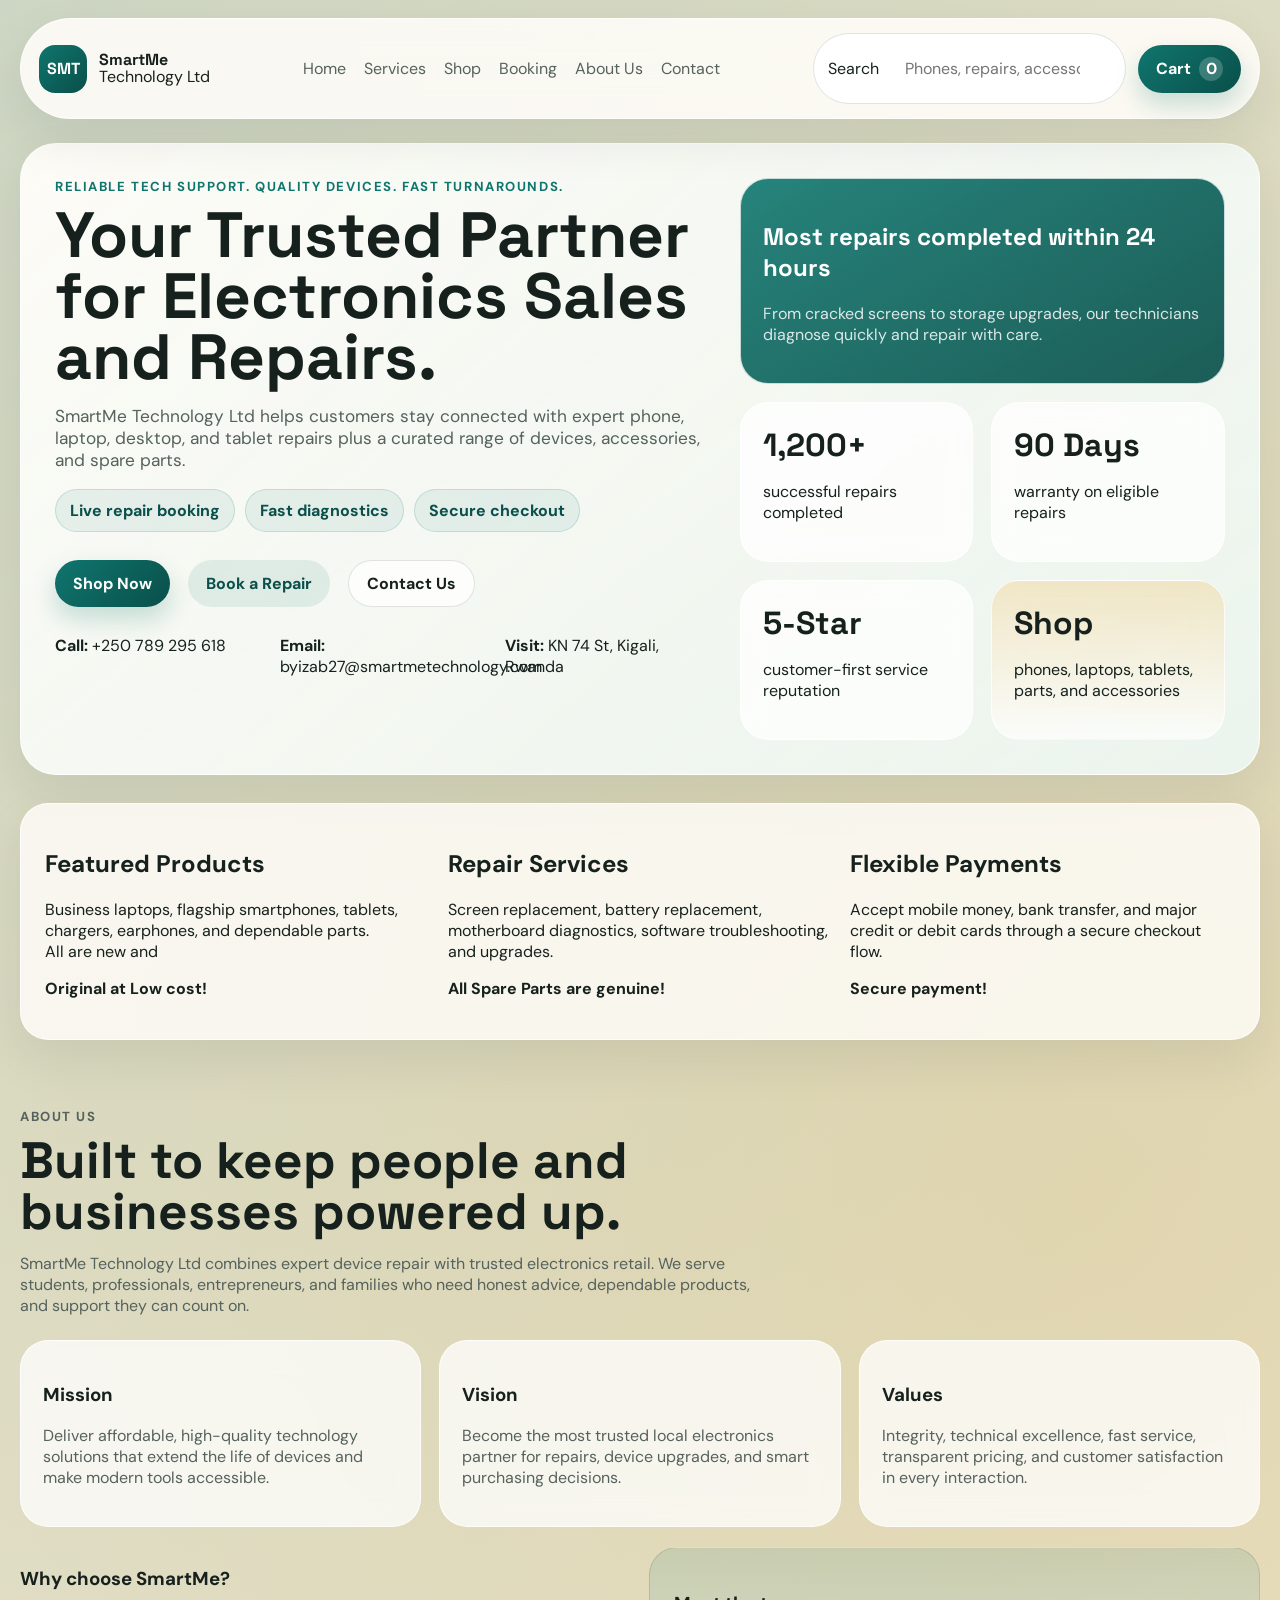
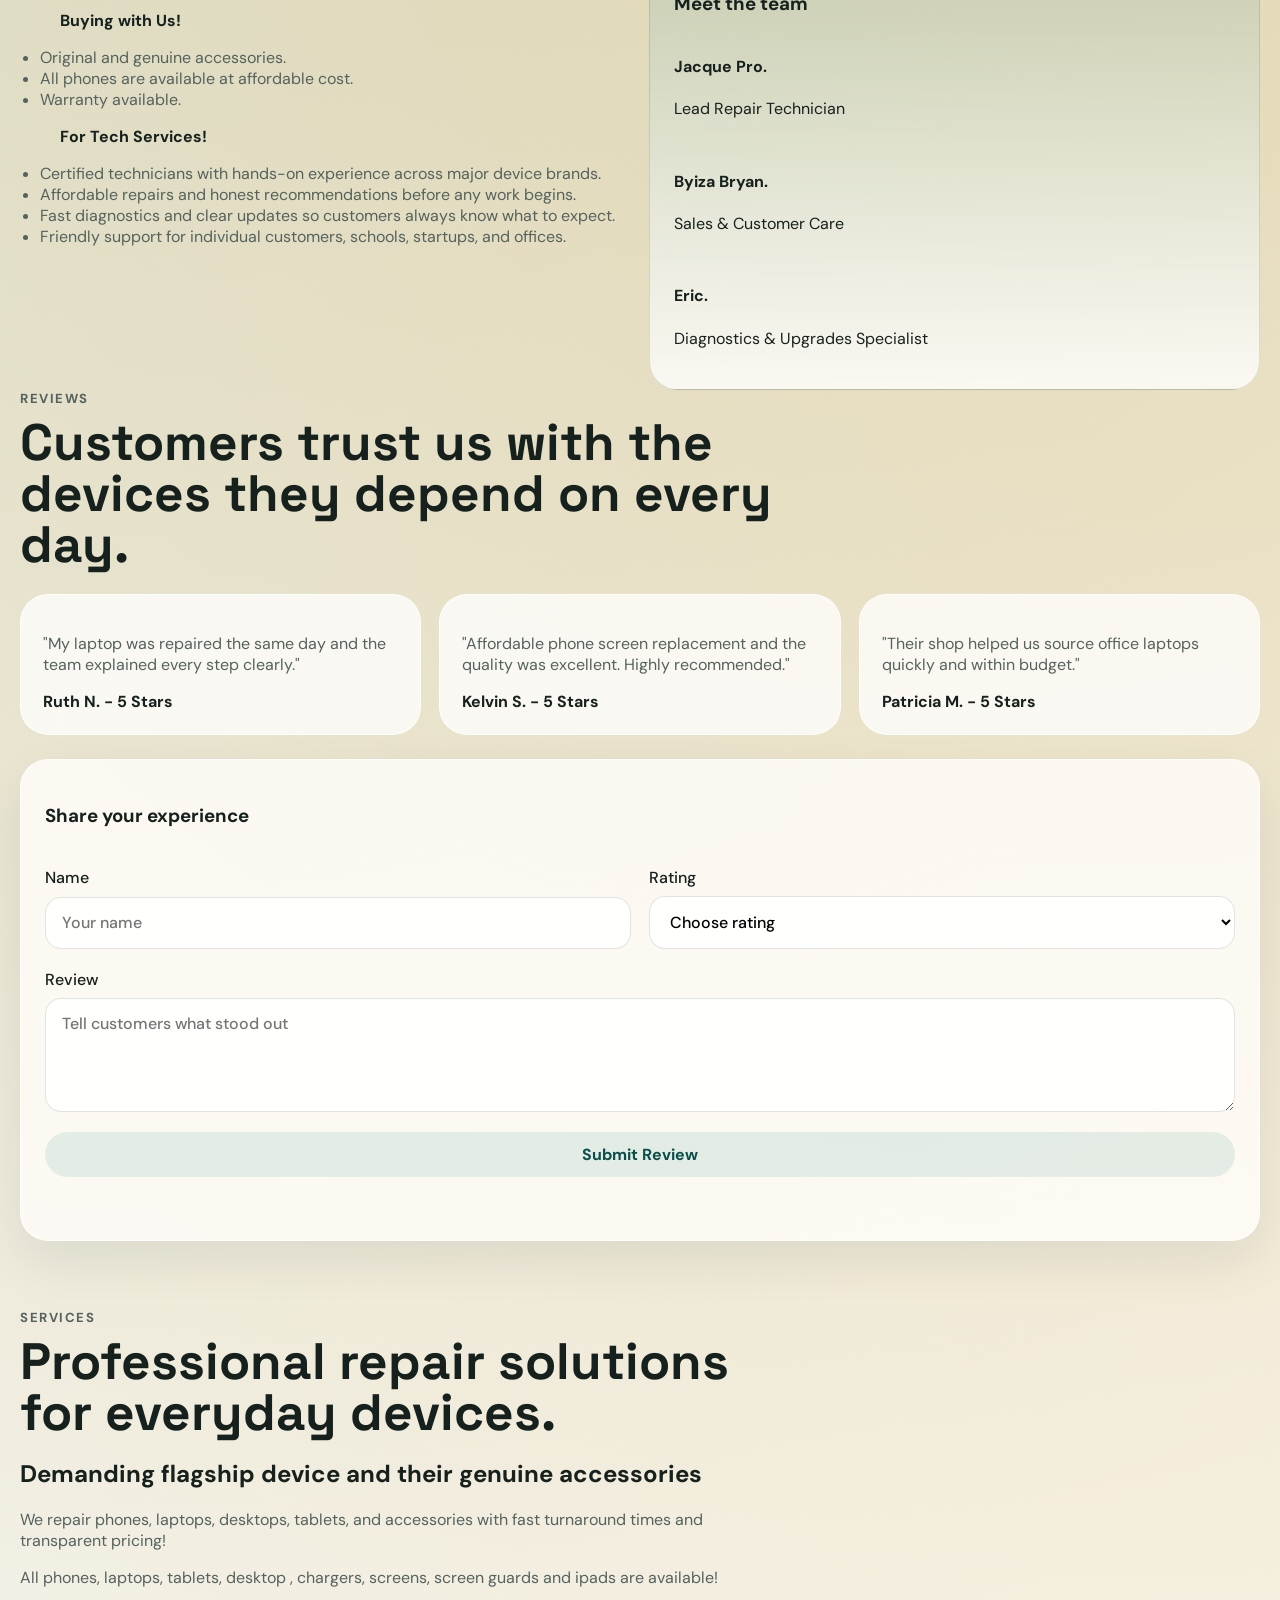
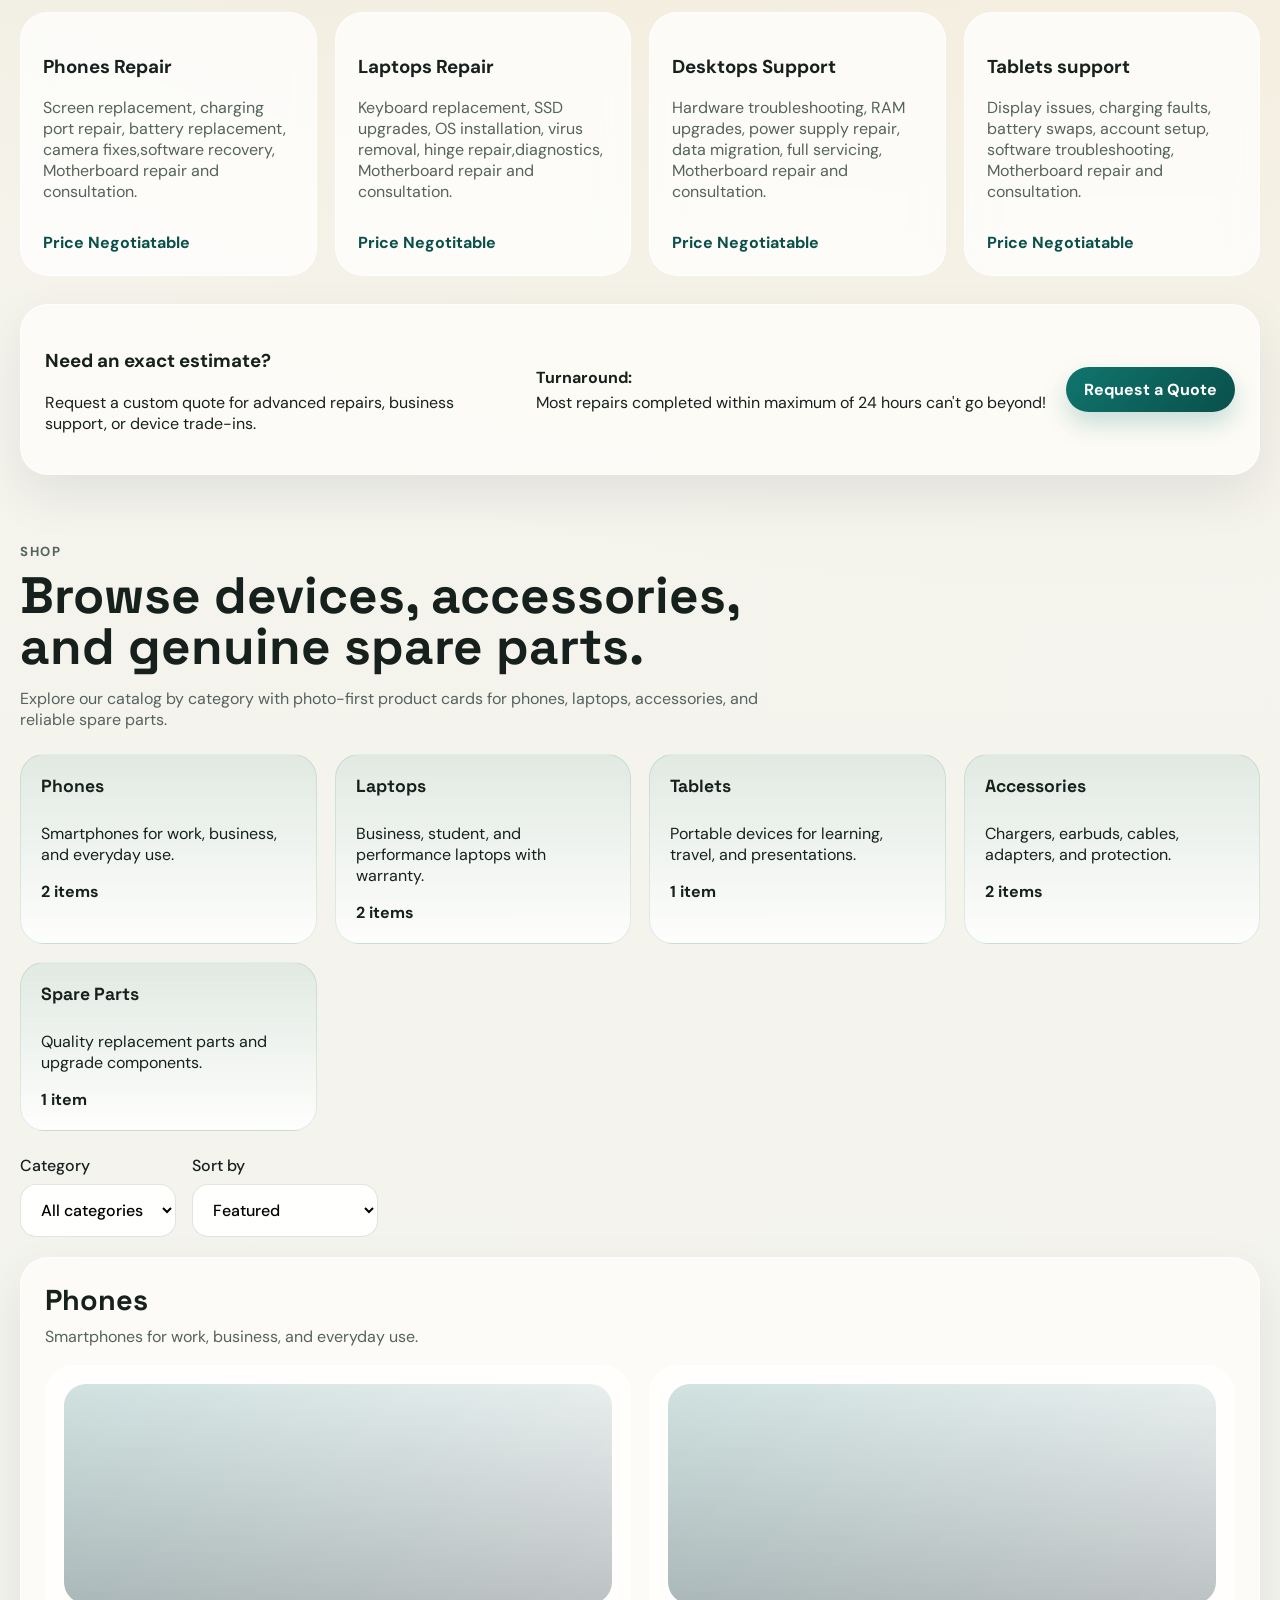
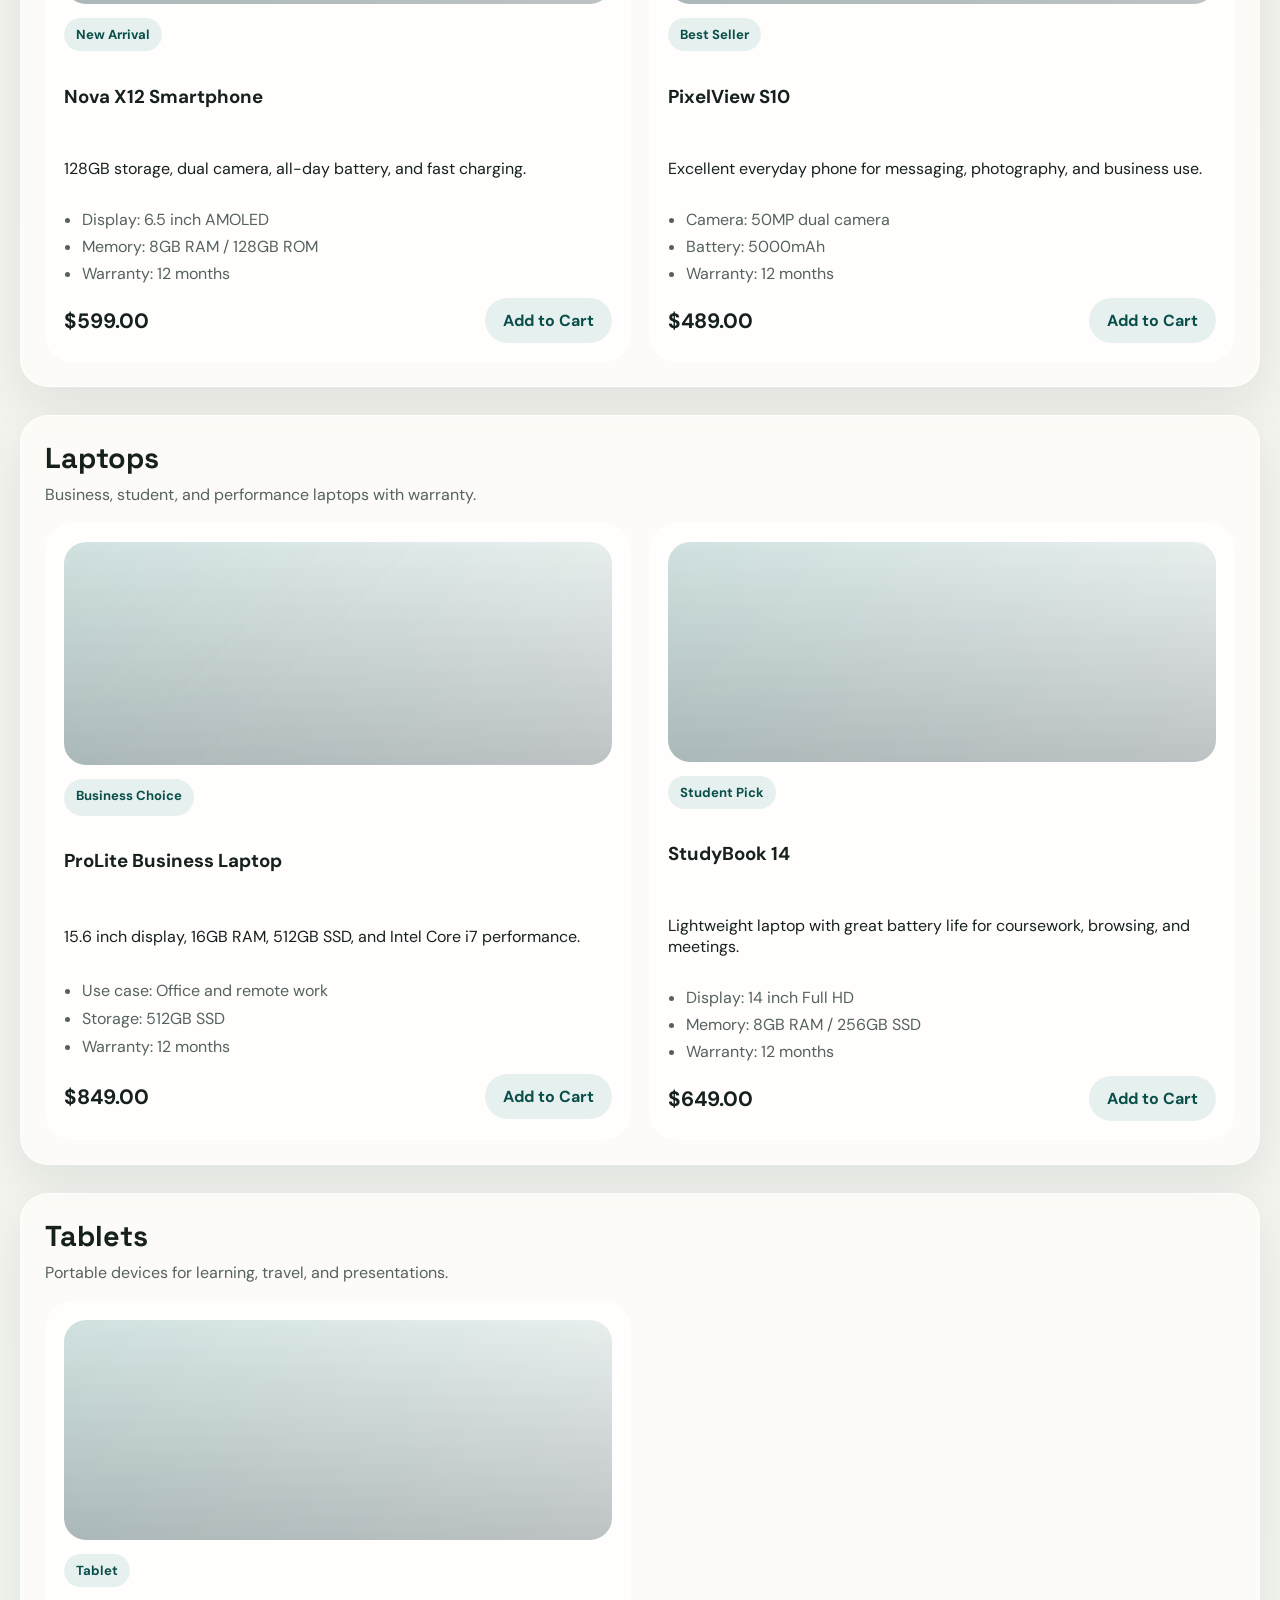
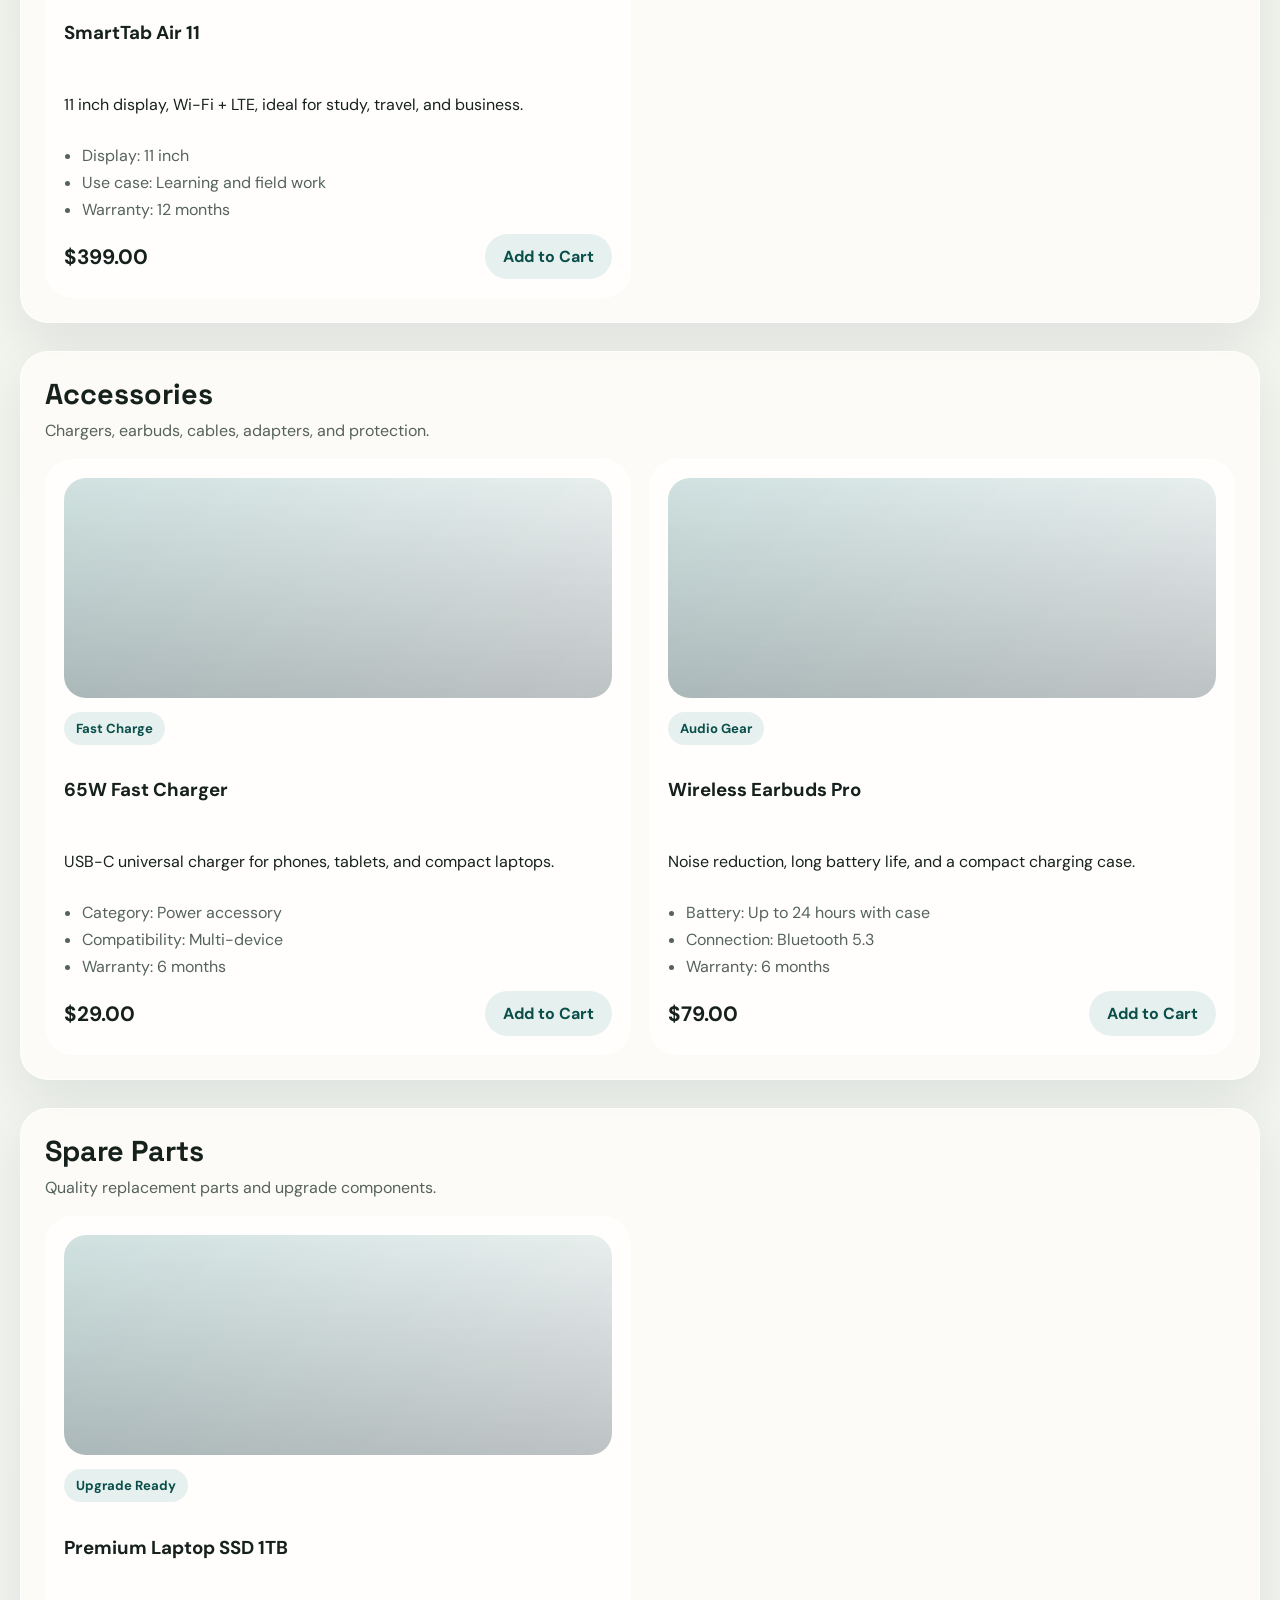
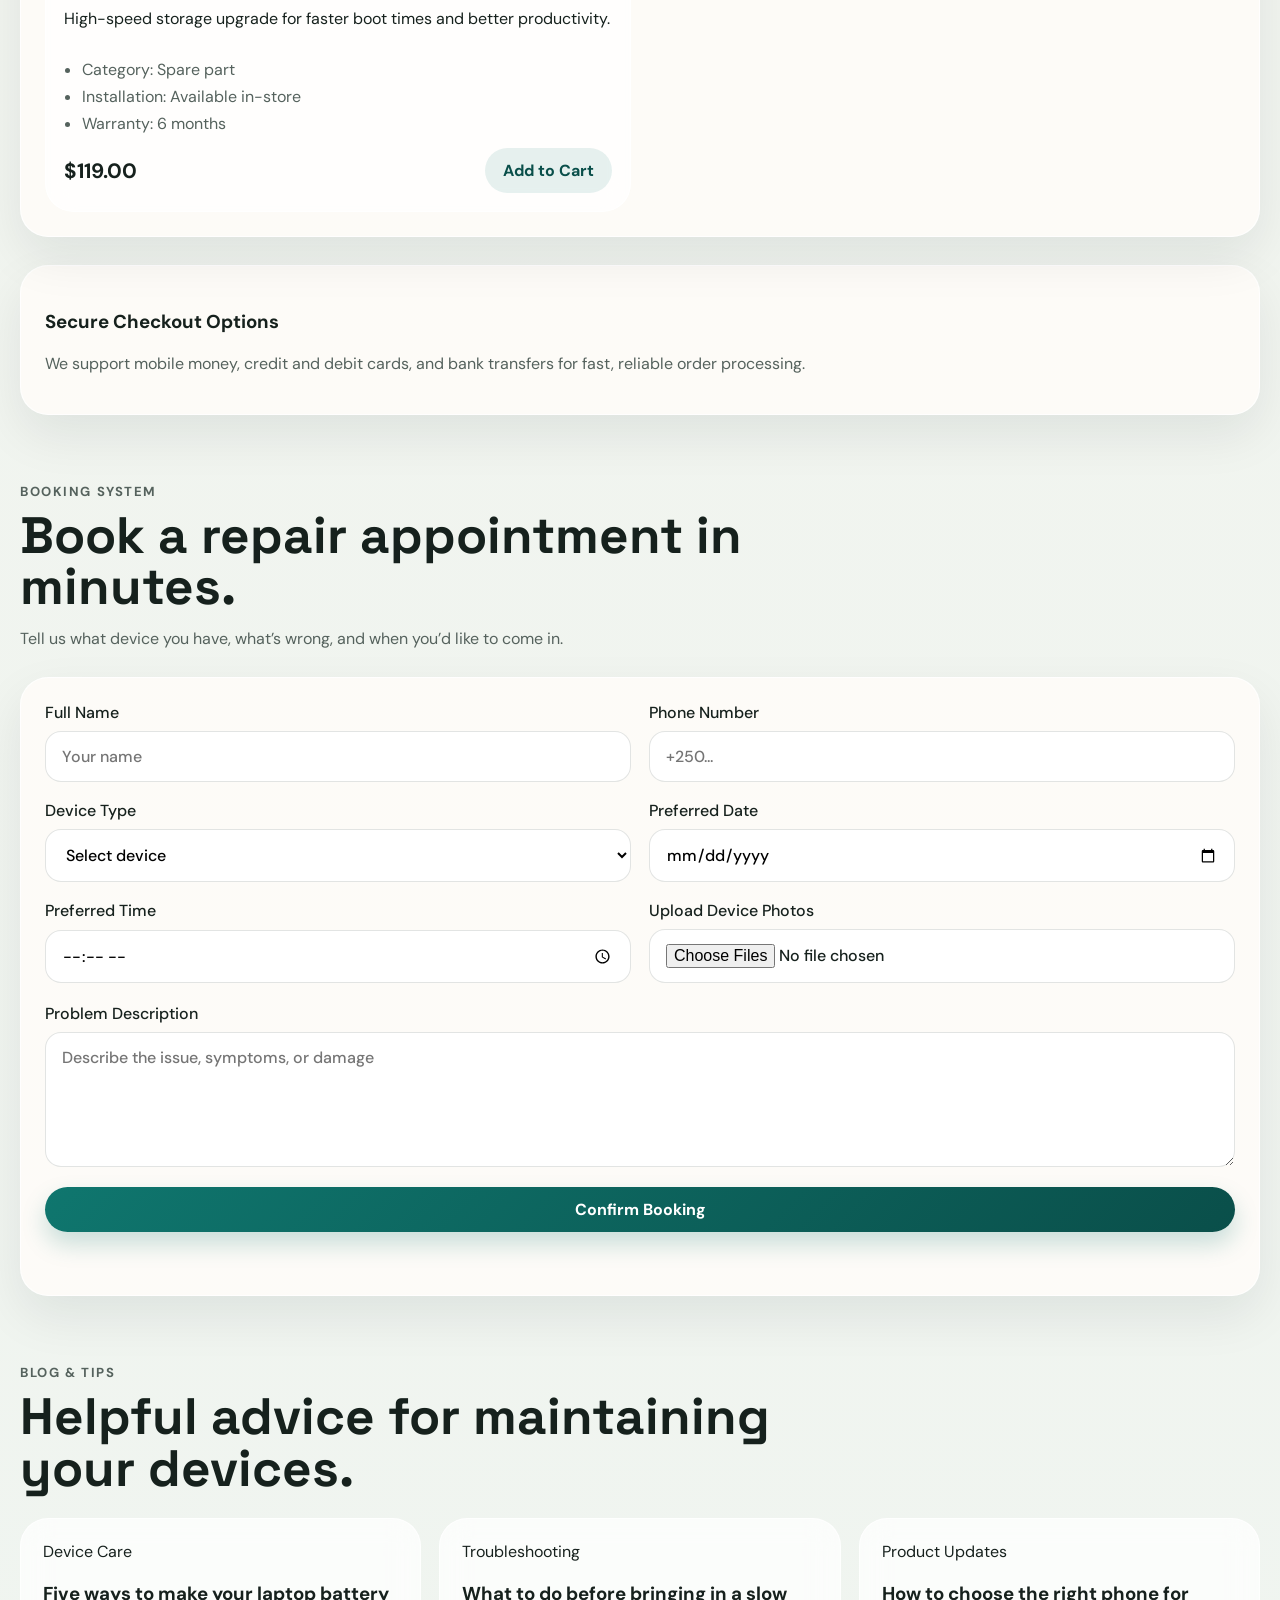
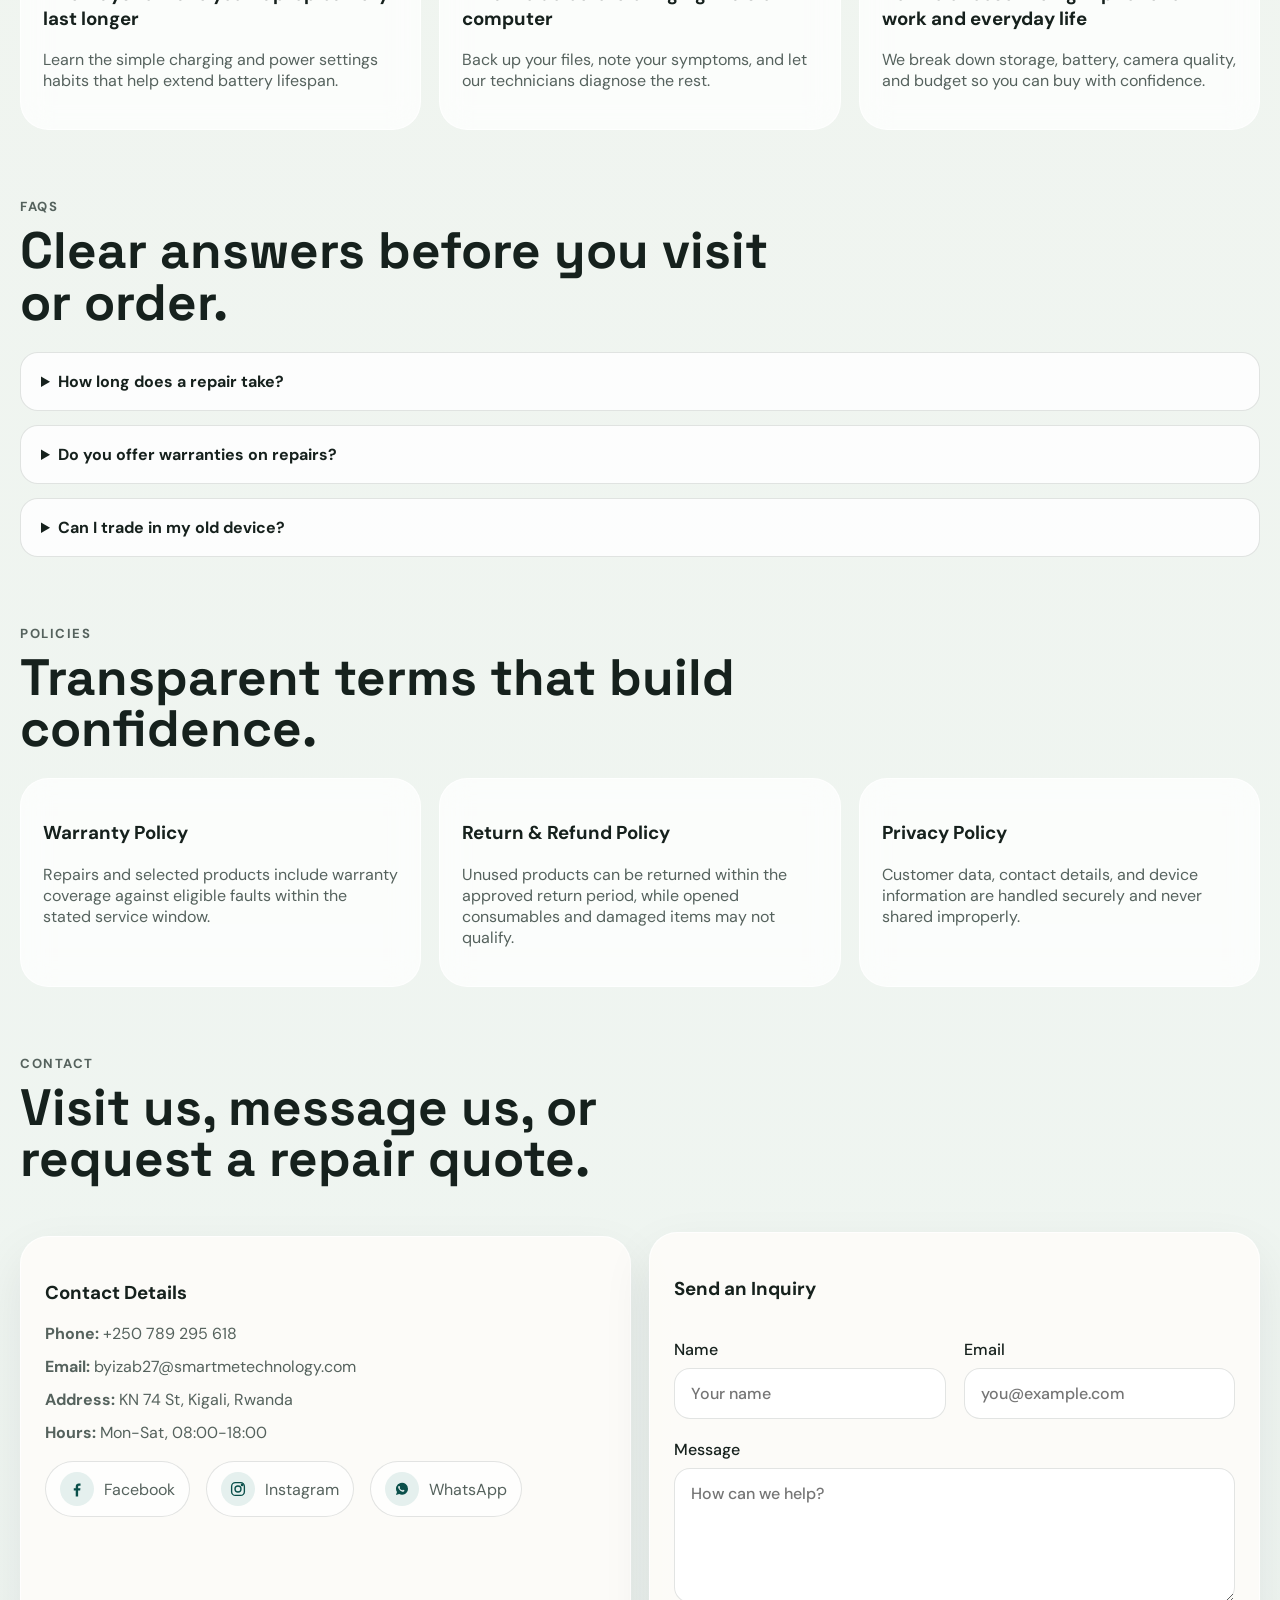
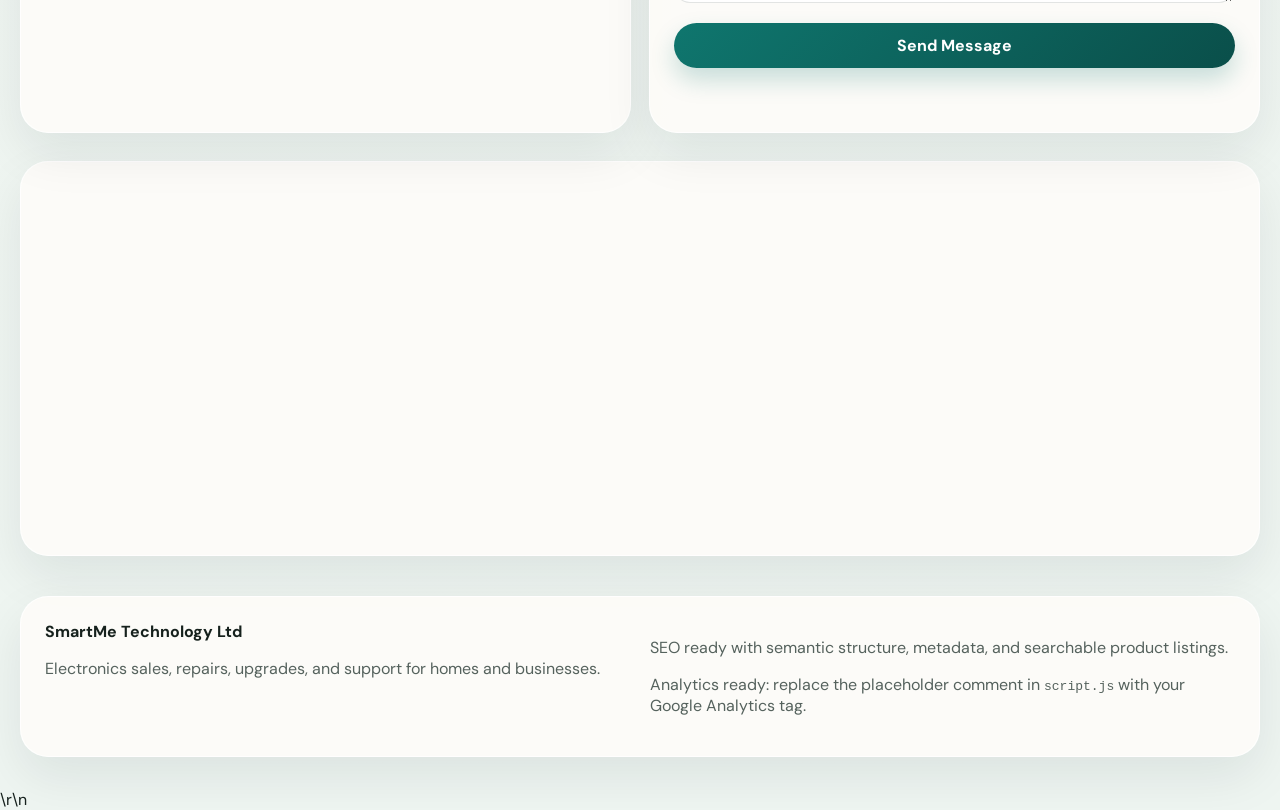
==== index.html @ c2693c8e "Connect public shop with admin dashboard" ====
<!DOCTYPE html>
<html lang="en">
<head>
  <meta charset="UTF-8">
  <meta name="viewport" content="width=device-width, initial-scale=1.0">
  <title>SmartMe Technology Ltd | Electronics Sales & Repairs</title>
  <meta name="description" content="SmartMe Technology Ltd offers electronics sales, phone and laptop repairs, accessories, spare parts, and fast repair bookings for homes and businesses.">
  <meta name="keywords" content="electronics repair, phone repair, laptop repair, electronics shop, SmartMe Technology Ltd, tablets, accessories, spare parts">
  <meta name="theme-color" content="#0f766e">
  <meta property="og:title" content="SmartMe Technology Ltd">
  <meta property="og:description" content="Your trusted partner for electronics sales, repairs, accessories, and fast support.">
  <meta property="og:type" content="website">
  <meta property="og:image" content="https://images.unsplash.com/photo-1518770660439-4636190af475?auto=format&fit=crop&w=1200&q=80">
  <link rel="preconnect" href="https://fonts.googleapis.com">
  <link rel="preconnect" href="https://fonts.gstatic.com" crossorigin>
  <link href="https://fonts.googleapis.com/css2?family=Space+Grotesk:wght@400;500;700&family=DM+Sans:wght@400;500;700&display=swap" rel="stylesheet">
  <link rel="stylesheet" href="styles.css">
  <script type="application/ld+json">
    {
      "@context": "https://schema.org",
      "@type": "ElectronicsStore",
      "name": "SmartMe Technology Ltd",
      "description": "Electronics sales, device repairs, accessories, spare parts, and technical support.",
      "telephone": "+250 789 295 618",
      "email": "byizab27@smartmetechnology.com",
      "address": {
        "@type": "PostalAddress",
        "streetAddress": "KN 74 St",
        "addressLocality": "Kigali",
        "addressCountry": "RW"
      },
      "openingHours": "Mo-Sa 08:00-20:00",
      "url": "https://smartmetechnology.com"
    }
  </script>
</head>
<body>
  <div class="site-shell">
    <header class="topbar">
      <a class="brand" href="#home" aria-label="SmartMe Technology Ltd home">
        <span class="brand-mark">SMT</span>
        <span class="brand-text">
          <strong>SmartMe</strong>
          <span>Technology Ltd</span>
        </span>
      </a>
            <nav class="main-nav" aria-label="Primary navigation">
        <a href="#home">Home</a>
        <a href="#services">Services</a>
        <a href="#shop">Shop</a>
        <a href="#booking">Booking</a>
        <a href="#about">About Us</a>
        <a href="#contact">Contact</a>
      </nav>
      <div class="nav-actions">
        <label class="search-chip" for="site-search">
          <span>Search</span>
          <input id="site-search" type="search" placeholder="Phones, repairs, accessories">
        </label>
        <button class="cart-button" type="button" id="cart-button" aria-label="Open shopping cart">
          Cart
          <span id="cart-count">0</span>
        </button>
      </div>
    </header>

    <main>
      <section class="hero" id="home">
        <div class="hero-copy">
          <p class="eyebrow">Reliable tech support. Quality devices. Fast turnarounds.</p>
          <h1>Your Trusted Partner for Electronics Sales and Repairs.</h1>
          <p class="hero-text">
            SmartMe Technology Ltd helps customers stay connected with expert phone, laptop,
            desktop, and tablet repairs plus a curated range of devices, accessories, and spare parts.
          </p>
          <div class="hero-tags" aria-label="Technology service highlights">
            <span>Live repair booking</span>
            <span>Fast diagnostics</span>
            <span>Secure checkout</span>
          </div>
          <div class="hero-cta">
            <a class="button button-primary" href="#shop">Shop Now</a>
            <a class="button button-secondary" href="#booking">Book a Repair</a>
            <a class="button button-ghost" href="#contact">Contact Us</a>
          </div>
          <ul class="hero-contact">
            <li><strong>Call:</strong> +250 789 295 618</li>
            <li><strong>Email:</strong> byizab27@smartme<br>technology.com</br></li>
            <li><strong>Visit:</strong> KN 74 St, Kigali, Rwanda</li>
          </ul>
        </div>

        <div class="hero-panel">
          <div class="hero-card highlight-card">
            <h2>Most repairs completed within 24 hours</h2>
            <p>From cracked screens to storage upgrades, our technicians diagnose quickly and repair with care.</p>
          </div>
          <div class="hero-grid">
            <article class="hero-card">
              <span class="metric">1,200+</span>
              <p>successful repairs completed</p>
            </article>
            <article class="hero-card">
              <span class="metric">90 Days</span>
              <p>warranty on eligible repairs</p>
            </article>
            <article class="hero-card">
              <span class="metric">5-Star</span>
              <p>customer-first service reputation</p>
            </article>
            <article class="hero-card accent">
              <span class="metric">Shop</span>
              <p>phones, laptops, tablets, parts, and accessories</p>
            </article>
          </div>
        </div>
      </section>

      <section class="feature-strip" aria-label="Featured highlights">
        <article>
          <h2>Featured Products</h2>
          <p>Business laptops, flagship smartphones, tablets, chargers, earphones, and dependable parts.<br> All are new and</b><b><p>Original at Low cost!</p></b></p>
        </article>
        <article>
          <h2>Repair Services</h2>
          <p>Screen replacement, battery replacement, motherboard diagnostics, software troubleshooting, and upgrades.<b><p>All Spare Parts are genuine!</p></b></p>
        </article>
        <article>
          <h2>Flexible Payments</h2>
          <p>Accept mobile money, bank transfer, and major credit or debit cards through a secure checkout flow.<b><p>Secure payment!</p></b></p>
        </article>
      </section>

      <section class="section" id="about">
        <div class="section-heading">
          <p class="eyebrow">About Us</p>
          <h2>Built to keep people and businesses powered up.</h2>
          <p>
            SmartMe Technology Ltd combines expert device repair with trusted electronics retail.
            We serve students, professionals, entrepreneurs, and families who need honest advice,
            dependable products, and support they can count on.
          </p>
        </div>
        <div class="about-grid">
          <article class="info-card">
            <h3>Mission</h3>
            <p>Deliver affordable, high-quality technology solutions that extend the life of devices and make modern tools accessible.</p>
          </article>
          <article class="info-card">
            <h3>Vision</h3>
            <p>Become the most trusted local electronics partner for repairs, device upgrades, and smart purchasing decisions.</p>
          </article>
          <article class="info-card">
            <h3>Values</h3>
            <p>Integrity, technical excellence, fast service, transparent pricing, and customer satisfaction in every interaction.</p>
          </article>
        </div>
        <div class="choose-grid">
          <div class="choose-copy">
            <h3>Why choose SmartMe?</h3>
            <ol type="1"><b><p>Buying with Us!</p></b></ol>
            <ul class="check-list">
              <li>Original and genuine accessories.</li>
              <li>All phones are available at affordable cost.</li>
              <li>Warranty available.</li>
            </ul>
            <ol type="1"><b><p>For Tech Services!</p></b></ol>
            <ul class="check-list">
              <li>Certified technicians with hands-on experience across major device brands.</li>
              <li>Affordable repairs and honest recommendations before any work begins.</li>
              <li>Fast diagnostics and clear updates so customers always know what to expect.</li>
              <li>Friendly support for individual customers, schools, startups, and offices.</li>
            </ul>
          </div>
          <div class="team-card">
            <h3>Meet the team</h3>
            <div class="team-list">
              <article><h4>Jacque Pro.</h4><p>Lead Repair Technician</p></article>
              <article><h4>Byiza Bryan.</h4>Sales & Customer Care</p></article>
              <article><h4>Eric.</h4><p>Diagnostics & Upgrades Specialist</p></article>
            </div>
          </div>
        </div>

        <div class="about-reviews">
          <div class="section-heading">
            <p class="eyebrow">Reviews</p>
            <h2>Customers trust us with the devices they depend on every day.</h2>
          </div>
          <div class="review-grid" id="review-list">
            <article class="review-card"><p>"My laptop was repaired the same day and the team explained every step clearly."</p><strong>Ruth N.</strong></article>
            <article class="review-card"><p>"Affordable phone screen replacement and the quality was excellent. Highly recommended."</p><strong>Kelvin S.</strong></article>
            <article class="review-card"><p>"Their shop helped us source office laptops quickly and within budget."</p><strong>Patricia M.</strong></article>
          </div>
          <form class="form-card compact-form" id="review-form">
            <h3>Share your experience</h3>
            <div class="form-grid">
              <label>Name<input type="text" name="reviewer" placeholder="Your name" required></label>
              <label>Rating
                <select name="rating" required>
                  <option value="">Choose rating</option>
                  <option>5 Stars</option>
                  <option>4 Stars</option>
                  <option>3 Stars</option>
                </select>
              </label>
            </div>
            <label>Review
              <textarea name="comment" rows="4" placeholder="Tell customers what stood out" required></textarea>
            </label>
            <button class="button button-secondary" type="submit">Submit Review</button>
            <p class="form-feedback" id="review-feedback" aria-live="polite"></p>
          </form>
        </div>
      </section>

      <section class="section" id="services">
        <div class="section-heading">
          <p class="eyebrow">Services</p>
          <h2>Professional repair solutions for everyday devices.</h2>
          <h1>Demanding flagship device and their genuine accessories</h1>
          <p>We repair phones, laptops, desktops, tablets, and accessories with fast turnaround times and transparent pricing!</p>
          <p>All phones, laptops, tablets, desktop , chargers, screens, screen guards and ipads are available!</p>
        </div>
        <div class="service-grid">
          <article class="service-card"><h3>Phones Repair</h3><p>Screen replacement, charging port repair, battery replacement, camera fixes,software recovery, Motherboard repair and consultation.</p><span>Price Negotiatable </span></article>
          <article class="service-card"><h3>Laptops Repair</h3><p>Keyboard replacement, SSD upgrades, OS installation, virus removal, hinge repair,diagnostics, Motherboard repair and consultation.</p><span>Price Negotitable</span></article>
          <article class="service-card"><h3>Desktops Support</h3><p>Hardware troubleshooting, RAM upgrades, power supply repair, data migration, full servicing, Motherboard repair and consultation.</p><span>Price Negotiatable</span></article>
          <article class="service-card"><h3>Tablets support</h3><p>Display issues, charging faults, battery swaps, account setup, software troubleshooting, Motherboard repair and consultation.</p><span>Price Negotiatable</span></article>
        </div>
        <div class="service-banner">
          <div>
            <h3>Need an exact estimate?</h3>
            <p>Request a custom quote for advanced repairs, business support, or device trade-ins.</p>
          </div>
          <div class="banner-meta">
            <strong>Turnaround:</strong>
            <span>Most repairs completed within maximum of 24 hours can't go beyond!</span>
          </div>
          <a class="button button-primary" href="#booking">Request a Quote</a>
        </div>
      </section>

      <section class="section" id="shop">
        <div class="section-heading">
          <p class="eyebrow">Shop</p>
          <h2>Browse devices, accessories, and genuine spare parts.</h2>
          <p>Explore our catalog by category with photo-first product cards for phones, laptops, accessories, and reliable spare parts.</p>
        </div>
        <div class="shop-categories">
          <article class="category-tile"><span class="category-label">Phones</span><p>Smartphones for work, business, and everyday use.</p></article>
          <article class="category-tile"><span class="category-label">Laptops</span><p>Business, student, and performance laptops with warranty.</p></article>
          <article class="category-tile"><span class="category-label">Accessories</span><p>Chargers, earbuds, cables, adapters, and device protection.</p></article>
          <article class="category-tile"><span class="category-label">Spare Parts</span><p>Storage, batteries, displays, and genuine replacement components.</p></article>
        </div>
        <div class="shop-toolbar">
          <label>Category
            <select id="category-filter">
              <option value="all">All categories</option>
              <option value="laptop">Laptops</option>
              <option value="phone">Phones</option>
              <option value="tablet">Tablets</option>
              <option value="accessory">Accessories</option>
              <option value="part">Spare Parts</option>
            </select>
          </label>
          <label>Sort by
            <select id="sort-filter">
              <option value="featured">Featured</option>
              <option value="price-low">Price: Low to High</option>
              <option value="price-high">Price: High to Low</option>
              <option value="name">Name</option>
            </select>
          </label>
        </div>
        <div class="shop-groups" id="shop-groups">
          <section class="product-section" data-section-category="phone">
            <div class="product-section-heading">
              <h3>Phones</h3>
              <p>Popular smartphones with strong battery life, camera quality, and dependable performance.</p>
            </div>
            <div class="product-grid">
              <article class="product-card" data-category="phone" data-name="Nova X12 Smartphone" data-price="599">
                <div class="product-image photo phone-photo-1"></div>
                <span class="product-badge">New Arrival</span>
                <h3>Nova X12 Smartphone</h3>
                <p>128GB storage, dual camera, all-day battery, and fast charging.</p>
                <ul class="product-specs"><li>Display: 6.5 inch AMOLED</li><li>Memory: 8GB RAM / 128GB ROM</li><li>Warranty: 12 months</li></ul>
                <div class="product-meta"><span>$599</span><button type="button" class="button button-secondary add-to-cart" data-product="Nova X12 Smartphone" data-price="599">Add to Cart</button></div>
              </article>
              <article class="product-card" data-category="phone" data-name="PixelView S10" data-price="489">
                <div class="product-image photo phone-photo-2"></div>
                <span class="product-badge">Best Seller</span>
                <h3>PixelView S10</h3>
                <p>Excellent everyday phone for messaging, photography, and business use.</p>
                <ul class="product-specs"><li>Camera: 50MP dual camera</li><li>Battery: 5000mAh</li><li>Warranty: 12 months</li></ul>
                <div class="product-meta"><span>$489</span><button type="button" class="button button-secondary add-to-cart" data-product="PixelView S10" data-price="489">Add to Cart</button></div>
              </article>
            </div>
          </section>
          <section class="product-section" data-section-category="laptop">
            <div class="product-section-heading">
              <h3>Laptops</h3>
              <p>Professional and student laptops for office tasks, online learning, and creative work.</p>
            </div>
            <div class="product-grid">
              <article class="product-card" data-category="laptop" data-name="ProLite Business Laptop" data-price="849">
                <div class="product-image photo laptop-photo-1"></div>
                <span class="product-badge">Business Choice</span>
                <h3>ProLite Business Laptop</h3>
                <p>15.6&quot; display, 16GB RAM, 512GB SSD, and Intel Core i7 performance.</p>
                <ul class="product-specs"><li>Use case: Office and remote work</li><li>Storage: 512GB SSD</li><li>Warranty: 12 months</li></ul>
                <div class="product-meta"><span>$849</span><button type="button" class="button button-secondary add-to-cart" data-product="ProLite Business Laptop" data-price="849">Add to Cart</button></div>
              </article>
              <article class="product-card" data-category="laptop" data-name="StudyBook 14" data-price="649">
                <div class="product-image photo laptop-photo-2"></div>
                <span class="product-badge">Student Pick</span>
                <h3>StudyBook 14</h3>
                <p>Lightweight laptop with great battery life for coursework, browsing, and meetings.</p>
                <ul class="product-specs"><li>Display: 14 inch Full HD</li><li>Memory: 8GB RAM / 256GB SSD</li><li>Warranty: 12 months</li></ul>
                <div class="product-meta"><span>$649</span><button type="button" class="button button-secondary add-to-cart" data-product="StudyBook 14" data-price="649">Add to Cart</button></div>
              </article>
            </div>
          </section>
          <section class="product-section" data-section-category="accessory">
            <div class="product-section-heading">
              <h3>Accessories</h3>
              <p>Chargers, earbuds, cables, and essential extras that keep devices powered and protected.</p>
            </div>
            <div class="product-grid">
              <article class="product-card" data-category="accessory" data-name="65W Fast Charger" data-price="29">
                <div class="product-image photo accessory-photo-1"></div>
                <span class="product-badge">Fast Charge</span>
                <h3>65W Fast Charger</h3>
                <p>USB-C universal charger for phones, tablets, and compact laptops.</p>
                <ul class="product-specs"><li>Category: Power accessory</li><li>Compatibility: Multi-device</li><li>Warranty: 6 months</li></ul>
                <div class="product-meta"><span>$29</span><button type="button" class="button button-secondary add-to-cart" data-product="65W Fast Charger" data-price="29">Add to Cart</button></div>
              </article>
              <article class="product-card" data-category="accessory" data-name="Wireless Earbuds Pro" data-price="79">
                <div class="product-image photo accessory-photo-2"></div>
                <span class="product-badge">Audio Gear</span>
                <h3>Wireless Earbuds Pro</h3>
                <p>Noise reduction, long battery life, and a compact charging case.</p>
                <ul class="product-specs"><li>Battery: Up to 24 hours with case</li><li>Connection: Bluetooth 5.3</li><li>Warranty: 6 months</li></ul>
                <div class="product-meta"><span>$79</span><button type="button" class="button button-secondary add-to-cart" data-product="Wireless Earbuds Pro" data-price="79">Add to Cart</button></div>
              </article>
            </div>
          </section>
          <section class="product-section" data-section-category="part">
            <div class="product-section-heading">
              <h3>Spare Parts</h3>
              <p>Quality replacement parts for upgrades, repairs, and better device performance.</p>
            </div>
            <div class="product-grid">
              <article class="product-card" data-category="part" data-name="Premium Laptop SSD 1TB" data-price="119">
                <div class="product-image photo part-photo-1"></div>
                <span class="product-badge">Upgrade Ready</span>
                <h3>Premium Laptop SSD 1TB</h3>
                <p>High-speed storage upgrade for faster boot times and better productivity.</p>
                <ul class="product-specs"><li>Category: Spare part</li><li>Installation: Available in-store</li><li>Warranty: 6 months</li></ul>
                <div class="product-meta"><span>$119</span><button type="button" class="button button-secondary add-to-cart" data-product="Premium Laptop SSD 1TB" data-price="119">Add to Cart</button></div>
              </article>
              <article class="product-card" data-category="tablet" data-name="SmartTab Air 11" data-price="399">
                <div class="product-image photo tablet-photo-1"></div>
                <span class="product-badge">Tablet</span>
                <h3>SmartTab Air 11</h3>
                <p>11&quot; display, Wi-Fi + LTE, ideal for study, travel, and business.</p>
                <ul class="product-specs"><li>Display: 11 inch</li><li>Use case: Learning and field work</li><li>Warranty: 12 months</li></ul>
                <div class="product-meta"><span>$399</span><button type="button" class="button button-secondary add-to-cart" data-product="SmartTab Air 11" data-price="399">Add to Cart</button></div>
              </article>
            </div>
          </section>
        </div>
        <div class="checkout-card">
          <h3>Secure Checkout Options</h3>
          <p>We support mobile money, credit and debit cards, and bank transfers for fast, reliable order processing.</p>
        </div>
      </section>

      <section class="section" id="booking">
        <div class="section-heading">
          <p class="eyebrow">Booking System</p>
          <h2>Book a repair appointment in minutes.</h2>
          <p>Tell us what device you have, what’s wrong, and when you’d like to come in.</p>
        </div>
        <form class="form-card" id="booking-form">
          <div class="form-grid">
            <label>Full Name<input type="text" name="name" placeholder="Your name" required></label>
            <label>Phone Number<input type="tel" name="phone" placeholder="+250..." required></label>
            <label>Device Type
              <select name="device" required>
                <option value="">Select device</option>
                <option>Iphone </option>
                <option>Samsung </option>
                <option>Google pixel </option>
                <option>Sonny</option>
                <option>Acquos </option>
                <option>Readme/realme </option>
                <option>Huwaei/Honnor </option>
                <option>Laptop any kind</option>
                <option>Desktop any kind</option>
                <option>Tablet any kind</option>
                <option>Others </option>
              </select>
            </label>
            <label>Preferred Date<input type="date" name="date" required></label>
            <label>Preferred Time<input type="time" name="time" required></label>
            <label>Upload Device Photos<input type="file" name="photos" accept="image/*" multiple></label>
          </div>
          <label>Problem Description
            <textarea name="issue" rows="5" placeholder="Describe the issue, symptoms, or damage" required></textarea>
          </label>
          <button class="button button-primary" type="submit">Confirm Booking</button>
          <p class="form-feedback" id="booking-feedback" aria-live="polite"></p>
        </form>
      </section>


      <section class="section">
        <div class="section-heading">
          <p class="eyebrow">Blog & Tips</p>
          <h2>Helpful advice for maintaining your devices.</h2>
        </div>
        <div class="blog-grid">
          <article class="blog-card"><span>Device Care</span><h3>Five ways to make your laptop battery last longer</h3><p>Learn the simple charging and power settings habits that help extend battery lifespan.</p></article>
          <article class="blog-card"><span>Troubleshooting</span><h3>What to do before bringing in a slow computer</h3><p>Back up your files, note your symptoms, and let our technicians diagnose the rest.</p></article>
          <article class="blog-card"><span>Product Updates</span><h3>How to choose the right phone for work and everyday life</h3><p>We break down storage, battery, camera quality, and budget so you can buy with confidence.</p></article>
        </div>
      </section>

      <section class="section" id="faqs">
        <div class="section-heading">
          <p class="eyebrow">FAQs</p>
          <h2>Clear answers before you visit or order.</h2>
        </div>
        <div class="faq-list">
          <details><summary>How long does a repair take?</summary><p>Most common repairs are completed within 24 hours, while advanced board-level or parts-order repairs may take longer.</p></details>
          <details><summary>Do you offer warranties on repairs?</summary><p>Yes. Eligible repairs include a limited warranty of up to 90 days depending on the part and service provided.</p></details>
          <details><summary>Can I trade in my old device?</summary><p>Yes. We assess eligible devices for trade-in value which can be applied toward selected upgrades or purchases.</p></details>
        </div>
      </section>

      <section class="section policy-section" id="policies">
        <div class="section-heading">
          <p class="eyebrow">Policies</p>
          <h2>Transparent terms that build confidence.</h2>
        </div>
        <div class="policy-grid">
          <article class="info-card"><h3>Warranty Policy</h3><p>Repairs and selected products include warranty coverage against eligible faults within the stated service window.</p></article>
          <article class="info-card"><h3>Return & Refund Policy</h3><p>Unused products can be returned within the approved return period, while opened consumables and damaged items may not qualify.</p></article>
          <article class="info-card"><h3>Privacy Policy</h3><p>Customer data, contact details, and device information are handled securely and never shared improperly.</p></article>
        </div>
      </section>

      <section class="section" id="contact">
        <div class="section-heading">
          <p class="eyebrow">Contact</p>
          <h2>Visit us, message us, or request a repair quote.</h2>
        </div>
        <div class="contact-layout">
          <div class="contact-card">
            <h3>Contact Details</h3>
            <ul class="contact-list">
              <li><strong>Phone:</strong> +250 789 295 618</li>
              <li><strong>Email:</strong> byizab27@smartmetechnology.com</li>
              <li><strong>Address:</strong> KN 74 St, Kigali, Rwanda</li>
              <li><strong>Hours:</strong> Mon-Sat, 08:00-18:00</li>
            </ul>
            <div class="social-links">
              <a href="https://facebook.com" target="_blank" rel="noreferrer" aria-label="Facebook">
                <span class="social-icon" aria-hidden="true">
                  <svg viewBox="0 0 24 24" fill="currentColor">
                    <path d="M13.5 22v-8h2.7l.4-3h-3.1V9.1c0-.9.3-1.6 1.7-1.6H16.7V4.8c-.3 0-1.3-.1-2.4-.1-2.4 0-4 1.5-4 4.2V11H7.7v3h2.6v8h3.2Z"/>
                  </svg>
                </span>
                <span>Facebook</span>
              </a>
              <a href="https://instagram.com" target="_blank" rel="noreferrer" aria-label="Instagram">
                <span class="social-icon" aria-hidden="true">
                  <svg viewBox="0 0 24 24" fill="none" stroke="currentColor" stroke-width="1.8">
                    <rect x="3.5" y="3.5" width="17" height="17" rx="5"></rect>
                    <circle cx="12" cy="12" r="4"></circle>
                    <circle cx="17.5" cy="6.5" r="1"></circle>
                  </svg>
                </span>
                <span>Instagram</span>
              </a>
              <a href="https://wa.me/250789295618" target="_blank" rel="noreferrer" aria-label="WhatsApp">
                <span class="social-icon" aria-hidden="true">
                  <svg viewBox="0 0 24 24" fill="currentColor">
                    <path d="M20 11.9A8 8 0 0 1 8.2 18.8L4 20l1.3-4A8 8 0 1 1 20 11.9Zm-4.7 2.2-.6-.3-1.2-.7c-.2-.1-.4-.1-.5.1l-.4.5c-.1.1-.3.2-.5.1a6.5 6.5 0 0 1-3.2-2.8c-.1-.2-.1-.4 0-.5l.4-.4c.1-.1.2-.3.1-.5l-.5-1.3c-.1-.3-.3-.4-.5-.4h-.4c-.1 0-.3.1-.4.2-.4.4-.7 1-.7 1.6 0 .5.2 1 .5 1.5a8.7 8.7 0 0 0 4.9 4.3c.5.2 1 .3 1.4.2.4-.1 1.2-.5 1.4-1 .2-.5.2-.9.1-1Z"/>
                  </svg>
                </span>
                <span>WhatsApp</span>
              </a>
            </div>
          </div>
          <form class="form-card compact-form" id="contact-form">
            <h3>Send an Inquiry</h3>
            <div class="form-grid">
              <label>Name<input type="text" name="name" placeholder="Your name" required></label>
              <label>Email<input type="email" name="email" placeholder="you@example.com" required></label>
            </div>
            <label>Message
              <textarea name="message" rows="5" placeholder="How can we help?" required></textarea>
            </label>
            <button class="button button-primary" type="submit">Send Message</button>
            <p class="form-feedback" id="contact-feedback" aria-live="polite"></p>
          </form>
        </div>
        <div class="map-card">
          <iframe title="SmartMe Technology Ltd location" src="https://www.google.com/maps?q=KN%2074%20St%20Kigali%20Rwanda&output=embed" loading="lazy" referrerpolicy="no-referrer-when-downgrade"></iframe>
        </div>
      </section>
    </main>

    <button class="cart-overlay" id="cart-overlay" type="button" aria-label="Close cart"></button>
    <aside class="cart-drawer" id="cart-drawer" aria-hidden="true">
      <div class="cart-header">
        <h2>Your Cart</h2>
        <button type="button" id="close-cart" class="close-cart-button" aria-label="Close cart">X</button>
      </div>
      <div id="cart-items" class="cart-items"></div>
      <div class="cart-footer">
        <p>Total: <strong id="cart-total">$0</strong></p>
        <button class="button button-primary" type="button">Proceed to Checkout</button>
      </div>
    </aside>

    <footer class="footer">
      <div>
        <strong>SmartMe Technology Ltd</strong>
        <p>Electronics sales, repairs, upgrades, and support for homes and businesses.</p>
      </div>
      <div>
        <p>SEO ready with semantic structure, metadata, and searchable product listings.</p>
        <p>Analytics ready: replace the placeholder comment in <code>script.js</code> with your Google Analytics tag.</p>
      </div>
    </footer>
  </div>
  <script src="site-data.js"></script>
  <script src="script.js"></script>
</body>
</html>






\r\n
---- styles.css ----
:root {
  --bg: #f4efe5;
  --surface: rgba(255, 255, 255, 0.75);
  --ink: #16211d;
  --muted: #55625d;
  --line: rgba(22, 33, 29, 0.12);
  --brand: #0f766e;
  --brand-deep: #0a4f4a;
  --accent: #f59e0b;
  --shadow: 0 20px 50px rgba(17, 24, 39, 0.08);
  --radius-lg: 28px;
}

*, *::before, *::after { box-sizing: border-box; }
html { scroll-behavior: smooth; }
body {
  margin: 0;
  font-family: "DM Sans", sans-serif;
  color: var(--ink);
  background:
    radial-gradient(circle at top left, rgba(15, 118, 110, 0.18), transparent 28%),
    radial-gradient(circle at 85% 10%, rgba(245, 158, 11, 0.24), transparent 24%),
    linear-gradient(180deg, #f7f3eb 0%, #eef5f1 100%);
}
a { color: inherit; text-decoration: none; }
img, iframe { max-width: 100%; border: 0; }
input, select, textarea, button { font: inherit; }
.site-shell { width: min(1240px, calc(100% - 32px)); margin: 0 auto; padding: 18px 0 32px; }
.topbar {
  position: sticky; top: 12px; z-index: 20; display: grid; grid-template-columns: auto 1fr auto; gap: 20px; align-items: center;
  padding: 14px 18px; margin-bottom: 24px; background: rgba(255, 253, 249, 0.88); border: 1px solid rgba(255, 255, 255, 0.7);
  border-radius: 999px; backdrop-filter: blur(18px); box-shadow: var(--shadow);
}
.brand { display: inline-flex; align-items: center; gap: 12px; }
.brand-mark {
  display: grid; place-items: center; width: 48px; height: 48px; border-radius: 16px; font-family: "Space Grotesk", sans-serif;
  font-weight: 700; color: white; background: linear-gradient(135deg, var(--brand), var(--brand-deep));
}
.brand-text { display: flex; flex-direction: column; line-height: 1.05; }
.brand-text strong, .hero h1, .section-heading h2, .highlight-card h2 { font-family: "Space Grotesk", sans-serif; }
.main-nav { display: flex; justify-content: center; gap: 18px; flex-wrap: wrap; }
.main-nav a, .social-links a { color: var(--muted); transition: color 0.2s ease; }
.main-nav a:hover, .social-links a:hover { color: var(--brand-deep); }
.nav-actions { display: flex; align-items: center; gap: 12px; }
.search-chip { display: flex; align-items: center; gap: 10px; padding: 10px 14px; border-radius: 999px; background: white; border: 1px solid var(--line); }
.search-chip input { min-width: 220px; border: 0; outline: 0; background: transparent; }
.cart-button, .button { border: 0; cursor: pointer; }
.cart-button, .button-primary, .button-secondary, .button-ghost {
  display: inline-flex; justify-content: center; align-items: center; gap: 8px; padding: 12px 18px; border-radius: 999px; font-weight: 700;
  transition: transform 0.2s ease, box-shadow 0.2s ease, background 0.2s ease;
}
.cart-button:hover, .button:hover { transform: translateY(-1px); }
.cart-button, .button-primary { color: white; background: linear-gradient(135deg, var(--brand), var(--brand-deep)); box-shadow: 0 12px 24px rgba(15, 118, 110, 0.22); }
.button-secondary { color: var(--brand-deep); background: rgba(15, 118, 110, 0.1); }
.button-ghost { color: var(--ink); background: rgba(255, 255, 255, 0.75); border: 1px solid var(--line); }
#cart-count { display: inline-grid; place-items: center; width: 24px; height: 24px; border-radius: 999px; background: rgba(255, 255, 255, 0.2); }
.hero, .feature-strip, .service-banner, .checkout-card, .footer, .form-card, .contact-card, .map-card, .cart-drawer { box-shadow: var(--shadow); }
.hero {
  display: grid; grid-template-columns: 1.15fr 0.85fr; gap: 28px; align-items: stretch; padding: 34px; border-radius: 36px;
  background: linear-gradient(140deg, rgba(255, 253, 249, 0.95), rgba(237, 248, 244, 0.88)); border: 1px solid rgba(255, 255, 255, 0.8);
}
.eyebrow { margin: 0 0 10px; color: var(--brand); text-transform: uppercase; letter-spacing: 0.12em; font-size: 0.82rem; font-weight: 700; }
.hero h1 { margin: 0; font-size: clamp(2.8rem, 5vw, 5.2rem); line-height: 0.95; }
.hero-text, .section-heading p, .service-card p, .info-card p, .review-card p, .blog-card p, .footer p, .contact-list, .checkout-card p { color: var(--muted); }
.hero-text { max-width: 58ch; font-size: 1.08rem; }
.hero-cta, .hero-contact, .feature-strip, .about-grid, .service-grid, .blog-grid, .policy-grid, .review-grid, .product-grid, .choose-grid, .contact-layout, .form-grid { display: grid; gap: 18px; }
.hero-tags { display: flex; flex-wrap: wrap; gap: 10px; margin-top: 18px; }
.hero-tags span {
  padding: 10px 14px;
  border-radius: 999px;
  background: rgba(15, 118, 110, 0.08);
  border: 1px solid rgba(15, 118, 110, 0.16);
  color: var(--brand-deep);
  font-weight: 700;
}
.hero-cta { grid-template-columns: repeat(3, max-content); margin: 28px 0; }
.hero-contact { grid-template-columns: repeat(3, minmax(0, 1fr)); padding: 0; list-style: none; }
.hero-panel { display: grid; gap: 18px; }
.hero-grid { display: grid; grid-template-columns: repeat(2, minmax(0, 1fr)); gap: 18px; }
.hero-card, .info-card, .service-card, .product-card, .review-card, .blog-card {
  padding: 22px; border-radius: var(--radius-lg); background: rgba(255,255,255,0.75); border: 1px solid rgba(255, 255, 255, 0.75); backdrop-filter: blur(14px);
}
.highlight-card { min-height: 200px; background: linear-gradient(150deg, rgba(15, 118, 110, 0.9), rgba(10, 79, 74, 0.92)); color: white; }
.highlight-card p { color: rgba(255, 255, 255, 0.84); }
.metric { display: block; margin-bottom: 10px; font-family: "Space Grotesk", sans-serif; font-size: 2rem; font-weight: 700; }
.accent { background: linear-gradient(180deg, rgba(245, 158, 11, 0.18), rgba(255, 255, 255, 0.72)); }
.feature-strip, .service-banner, .checkout-card, .footer, .form-card, .contact-card, .map-card {
  padding: 24px; margin-top: 28px; border-radius: 28px; background: rgba(255, 253, 249, 0.82); border: 1px solid rgba(255, 255, 255, 0.8);
}
.feature-strip { grid-template-columns: repeat(3, minmax(0, 1fr)); }
.section { padding: 68px 0 0; }
.section-heading { max-width: 760px; margin-bottom: 24px; }
.section-heading h2 { margin: 0 0 10px; font-size: clamp(2rem, 4vw, 3.6rem); line-height: 1; }
.about-grid, .policy-grid, .review-grid, .blog-grid { grid-template-columns: repeat(3, minmax(0, 1fr)); }
.choose-grid, .contact-layout { grid-template-columns: 1fr 1fr; margin-top: 20px; }
.team-card { padding: 24px; border-radius: var(--radius-lg); background: linear-gradient(180deg, rgba(15, 118, 110, 0.12), rgba(255, 255, 255, 0.78)); border: 1px solid var(--line); }
.team-list { display: grid; gap: 14px; }
.check-list { padding-left: 20px; color: var(--muted); }
.service-grid { grid-template-columns: repeat(4, minmax(0, 1fr)); }
.service-card span { display: inline-block; margin-top: 14px; font-weight: 700; color: var(--brand-deep); }
.service-banner { display: grid; grid-template-columns: 1.2fr auto auto; align-items: center; gap: 20px; }
.banner-meta { display: grid; gap: 4px; }
.shop-categories { display: grid; grid-template-columns: repeat(4, minmax(0, 1fr)); gap: 18px; margin-bottom: 24px; }
.category-tile {
  padding: 20px;
  border-radius: 24px;
  background: linear-gradient(180deg, rgba(15, 118, 110, 0.08), rgba(255, 255, 255, 0.86));
  border: 1px solid rgba(15, 118, 110, 0.12);
}
.category-label {
  display: inline-block;
  margin-bottom: 10px;
  font-family: "Space Grotesk", sans-serif;
  font-weight: 700;
  font-size: 1.1rem;
}
.shop-toolbar { display: flex; gap: 16px; flex-wrap: wrap; margin-bottom: 20px; }
.shop-toolbar label, .form-grid label, .form-card > label { display: grid; gap: 8px; color: var(--ink); font-weight: 500; }
.shop-groups { display: grid; gap: 28px; }
.product-section {
  padding: 24px;
  border-radius: 28px;
  background: rgba(255, 253, 249, 0.82);
  border: 1px solid rgba(255, 255, 255, 0.8);
  box-shadow: var(--shadow);
}
.product-section-heading { margin-bottom: 18px; }
.product-section-heading h3 {
  margin: 0 0 8px;
  font-family: "Space Grotesk", sans-serif;
  font-size: 1.8rem;
}
.product-section-heading p { margin: 0; color: var(--muted); }
.product-grid { grid-template-columns: repeat(2, minmax(0, 1fr)); }
.product-card { display: grid; gap: 14px; padding: 18px; }
.product-image {
  min-height: 220px;
  border-radius: 22px;
  background-size: cover;
  background-position: center;
  position: relative;
  overflow: hidden;
}
.product-image.photo::after {
  content: "";
  position: absolute;
  inset: 0;
  background: linear-gradient(180deg, rgba(9, 17, 28, 0.02), rgba(9, 17, 28, 0.24));
}
.phone-photo-1 { background-image: linear-gradient(135deg, rgba(15,118,110,0.18), rgba(15,118,110,0.04)), url("https://images.unsplash.com/photo-1511707171634-5f897ff02aa9?auto=format&fit=crop&w=900&q=80"); }
.phone-photo-2 { background-image: linear-gradient(135deg, rgba(245,158,11,0.18), rgba(245,158,11,0.04)), url("https://images.unsplash.com/photo-1598327105666-5b89351aff97?auto=format&fit=crop&w=900&q=80"); }
.laptop-photo-1 { background-image: linear-gradient(135deg, rgba(15,118,110,0.18), rgba(15,118,110,0.04)), url("https://images.unsplash.com/photo-1496181133206-80ce9b88a853?auto=format&fit=crop&w=900&q=80"); }
.laptop-photo-2 { background-image: linear-gradient(135deg, rgba(59,130,246,0.18), rgba(59,130,246,0.04)), url("https://images.unsplash.com/photo-1517336714739-489689fd1ca8?auto=format&fit=crop&w=900&q=80"); }
.accessory-photo-1 { background-image: linear-gradient(135deg, rgba(245,158,11,0.18), rgba(245,158,11,0.04)), url("https://images.unsplash.com/photo-1583863788434-e58a36330cf0?auto=format&fit=crop&w=900&q=80"); }
.accessory-photo-2 { background-image: linear-gradient(135deg, rgba(22,33,29,0.18), rgba(22,33,29,0.04)), url("https://images.unsplash.com/photo-1505740420928-5e560c06d30e?auto=format&fit=crop&w=900&q=80"); }
.part-photo-1 { background-image: linear-gradient(135deg, rgba(14,116,144,0.18), rgba(14,116,144,0.04)), url("https://images.unsplash.com/photo-1591488320449-011701bb6704?auto=format&fit=crop&w=900&q=80"); }
.tablet-photo-1 { background-image: linear-gradient(135deg, rgba(59,130,246,0.18), rgba(59,130,246,0.04)), url("https://images.unsplash.com/photo-1544244015-0df4b3ffc6b0?auto=format&fit=crop&w=900&q=80"); }
.product-badge {
  display: inline-flex;
  width: fit-content;
  padding: 8px 12px;
  border-radius: 999px;
  background: rgba(15, 118, 110, 0.1);
  color: var(--brand-deep);
  font-size: 0.82rem;
  font-weight: 700;
}
.product-specs {
  margin: 0;
  padding-left: 18px;
  color: var(--muted);
  display: grid;
  gap: 6px;
}
.product-meta { display: flex; justify-content: space-between; align-items: center; gap: 12px; }
.product-meta span { font-size: 1.3rem; font-weight: 700; }
.form-card { display: grid; gap: 20px; }
.form-grid { grid-template-columns: repeat(2, minmax(0, 1fr)); }
input, select, textarea {
  width: 100%; padding: 14px 16px; border-radius: 16px; border: 1px solid var(--line); background: rgba(255, 255, 255, 0.92); outline-color: var(--brand);
}
.compact-form { margin-top: 24px; }
.faq-list { display: grid; gap: 14px; }
.faq-list details { padding: 18px 20px; border-radius: 18px; background: rgba(255, 255, 255, 0.82); border: 1px solid var(--line); }
.faq-list summary { cursor: pointer; font-weight: 700; }
.social-links { display: flex; gap: 16px; flex-wrap: wrap; margin-top: 18px; }
.social-links a {
  display: inline-flex;
  align-items: center;
  gap: 10px;
  padding: 10px 14px;
  border-radius: 999px;
  background: rgba(255, 255, 255, 0.75);
  border: 1px solid var(--line);
}
.social-icon {
  display: inline-flex;
  align-items: center;
  justify-content: center;
  width: 34px;
  height: 34px;
  border-radius: 50%;
  background: rgba(15, 118, 110, 0.1);
  color: var(--brand-deep);
}
.social-icon svg {
  width: 18px;
  height: 18px;
}
.contact-list { padding: 0; margin: 0; list-style: none; display: grid; gap: 12px; }
.map-card iframe { width: 100%; min-height: 340px; border-radius: 18px; }
.cart-overlay {
  position: fixed;
  inset: 0;
  display: none;
  border: 0;
  background: rgba(7, 12, 19, 0.42);
  backdrop-filter: blur(4px);
  z-index: 24;
}
.cart-overlay.open { display: block; }
.cart-drawer {
  position: fixed; top: 24px; right: 24px; z-index: 25; width: min(380px, calc(100% - 32px)); max-height: calc(100vh - 48px); display: none; overflow: auto;
  padding: 24px; border-radius: 28px; border: 1px solid rgba(255, 255, 255, 0.7); background: rgba(255, 253, 249, 0.98);
}
.cart-drawer.open { display: block; }
.cart-header, .cart-footer { display: flex; justify-content: space-between; align-items: center; gap: 16px; }
.close-cart-button {
  width: 42px;
  height: 42px;
  padding: 0;
  border-radius: 999px;
  background: rgba(15, 118, 110, 0.1);
  color: var(--brand-deep);
  font-weight: 700;
}
.cart-items { display: grid; gap: 12px; margin: 20px 0; }
.cart-item { display: flex; justify-content: space-between; gap: 12px; padding: 12px 0; border-bottom: 1px solid var(--line); }
.footer { display: grid; grid-template-columns: 1fr 1fr; gap: 20px; margin-top: 40px; }
.form-feedback { min-height: 1.2em; margin: 0; color: var(--brand-deep); font-weight: 700; }
[hidden] { display: none !important; }
@media (max-width: 1080px) {
  .topbar, .hero, .feature-strip, .service-grid, .about-grid, .policy-grid, .review-grid, .blog-grid, .choose-grid, .contact-layout, .footer, .service-banner, .shop-categories, .product-grid { grid-template-columns: 1fr; }
  .topbar { border-radius: 30px; }
  .main-nav { justify-content: flex-start; }
  .nav-actions { display: grid; }
  .hero-cta, .hero-contact, .form-grid { grid-template-columns: 1fr; }
  .search-chip input { min-width: 0; }
  .hero-grid { grid-template-columns: 1fr 1fr; }
}
@media (max-width: 720px) {
  .site-shell { width: min(100% - 20px, 100%); }
  .topbar { position: static; display: flex; flex-direction: column; align-items: stretch; border-radius: 24px; }
  .hero { padding: 22px; border-radius: 28px; }
  .hero h1 { font-size: 2.7rem; }
  .hero-cta { display: grid; }
  .hero-grid, .about-grid, .policy-grid, .review-grid, .blog-grid, .product-grid, .shop-categories { grid-template-columns: 1fr; }
  .hero-contact { grid-template-columns: 1fr; gap: 10px; }
  .hero-tags { gap: 8px; }
  .product-meta, .cart-header, .cart-footer { flex-direction: column; align-items: flex-start; }
}


\r\n
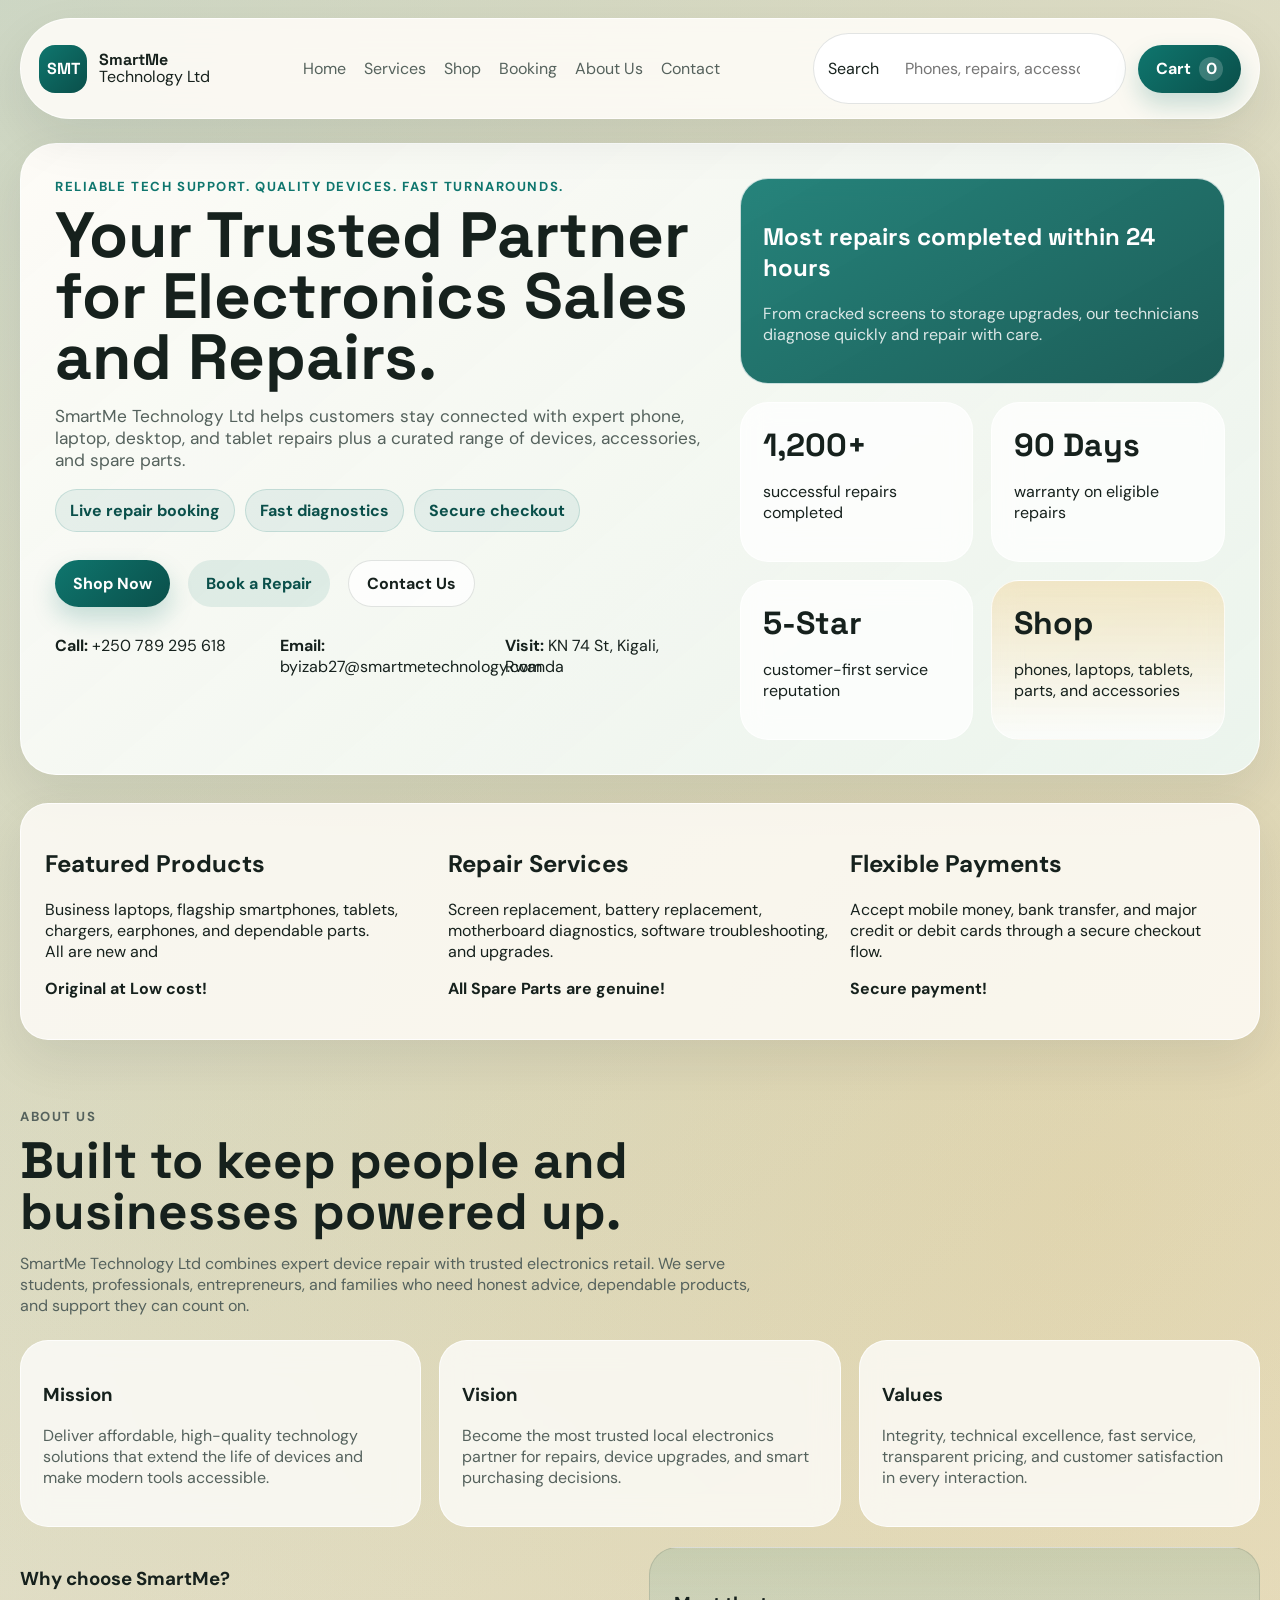
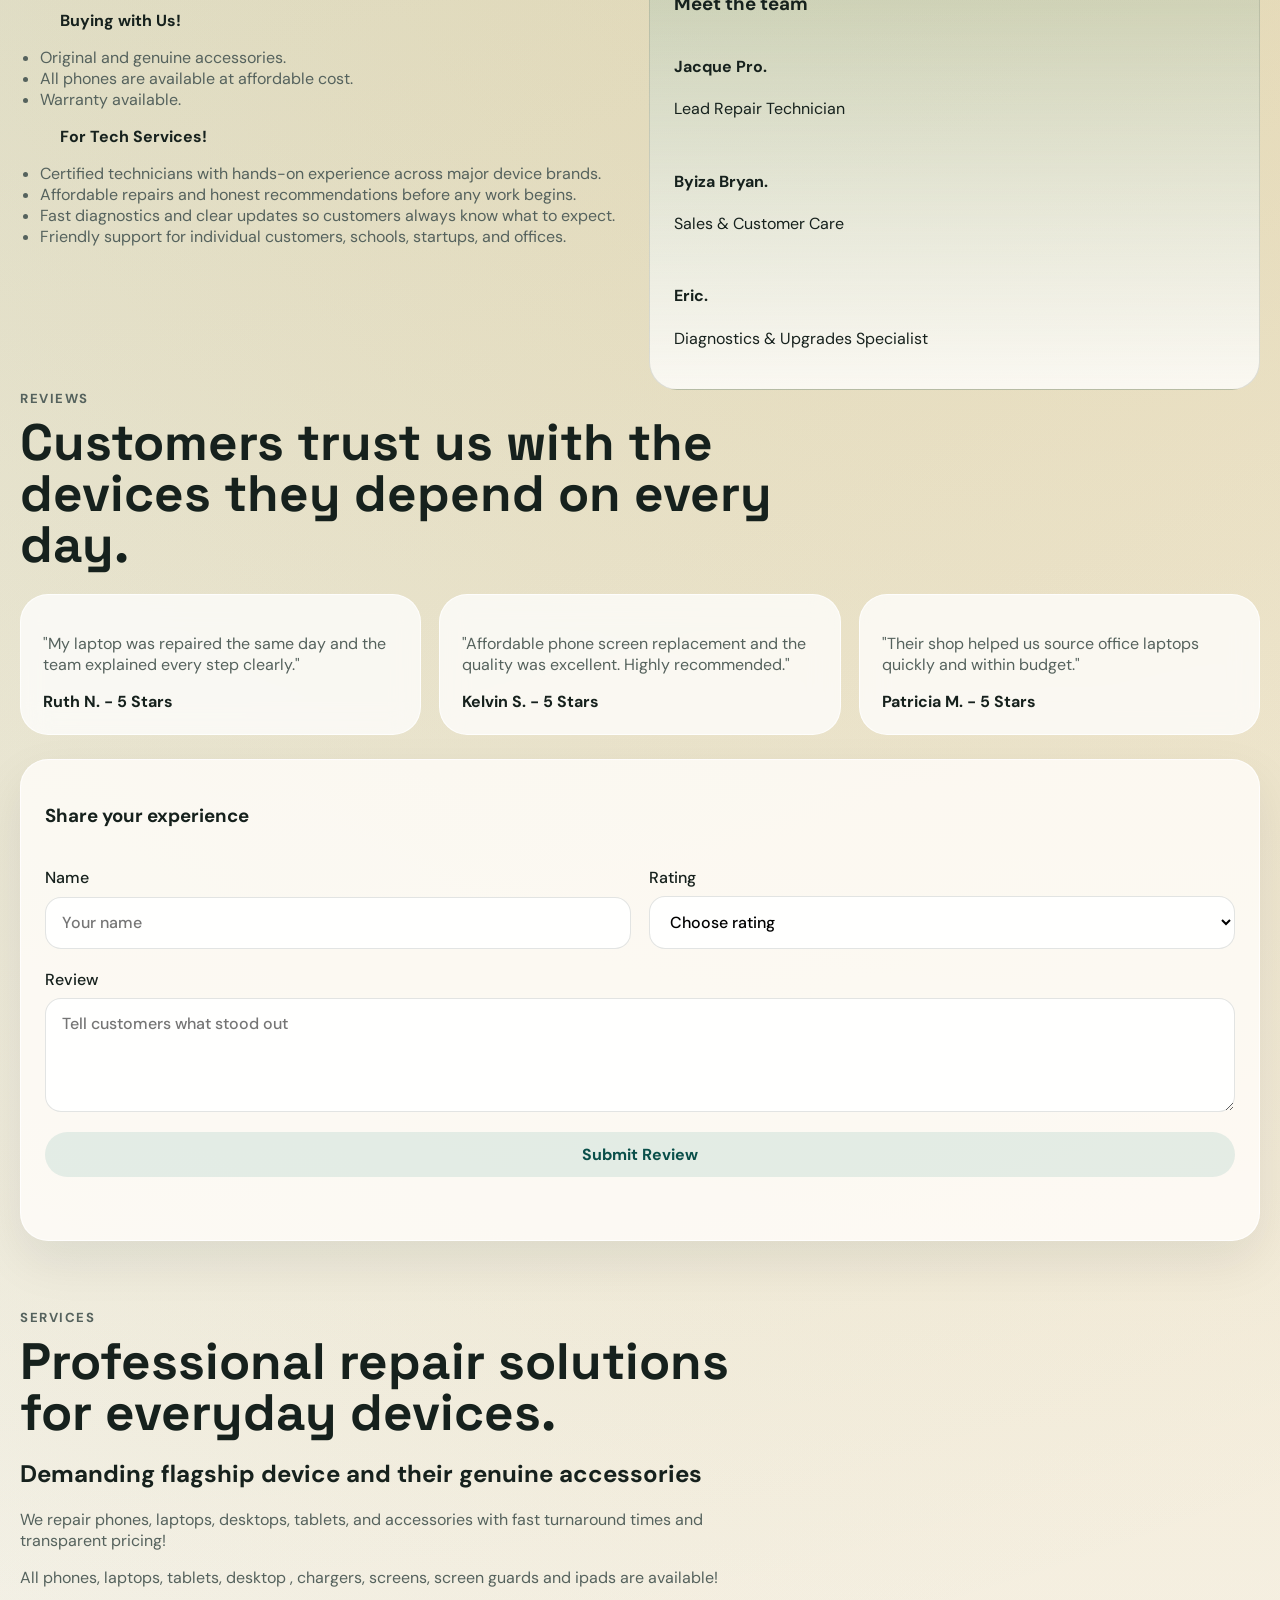
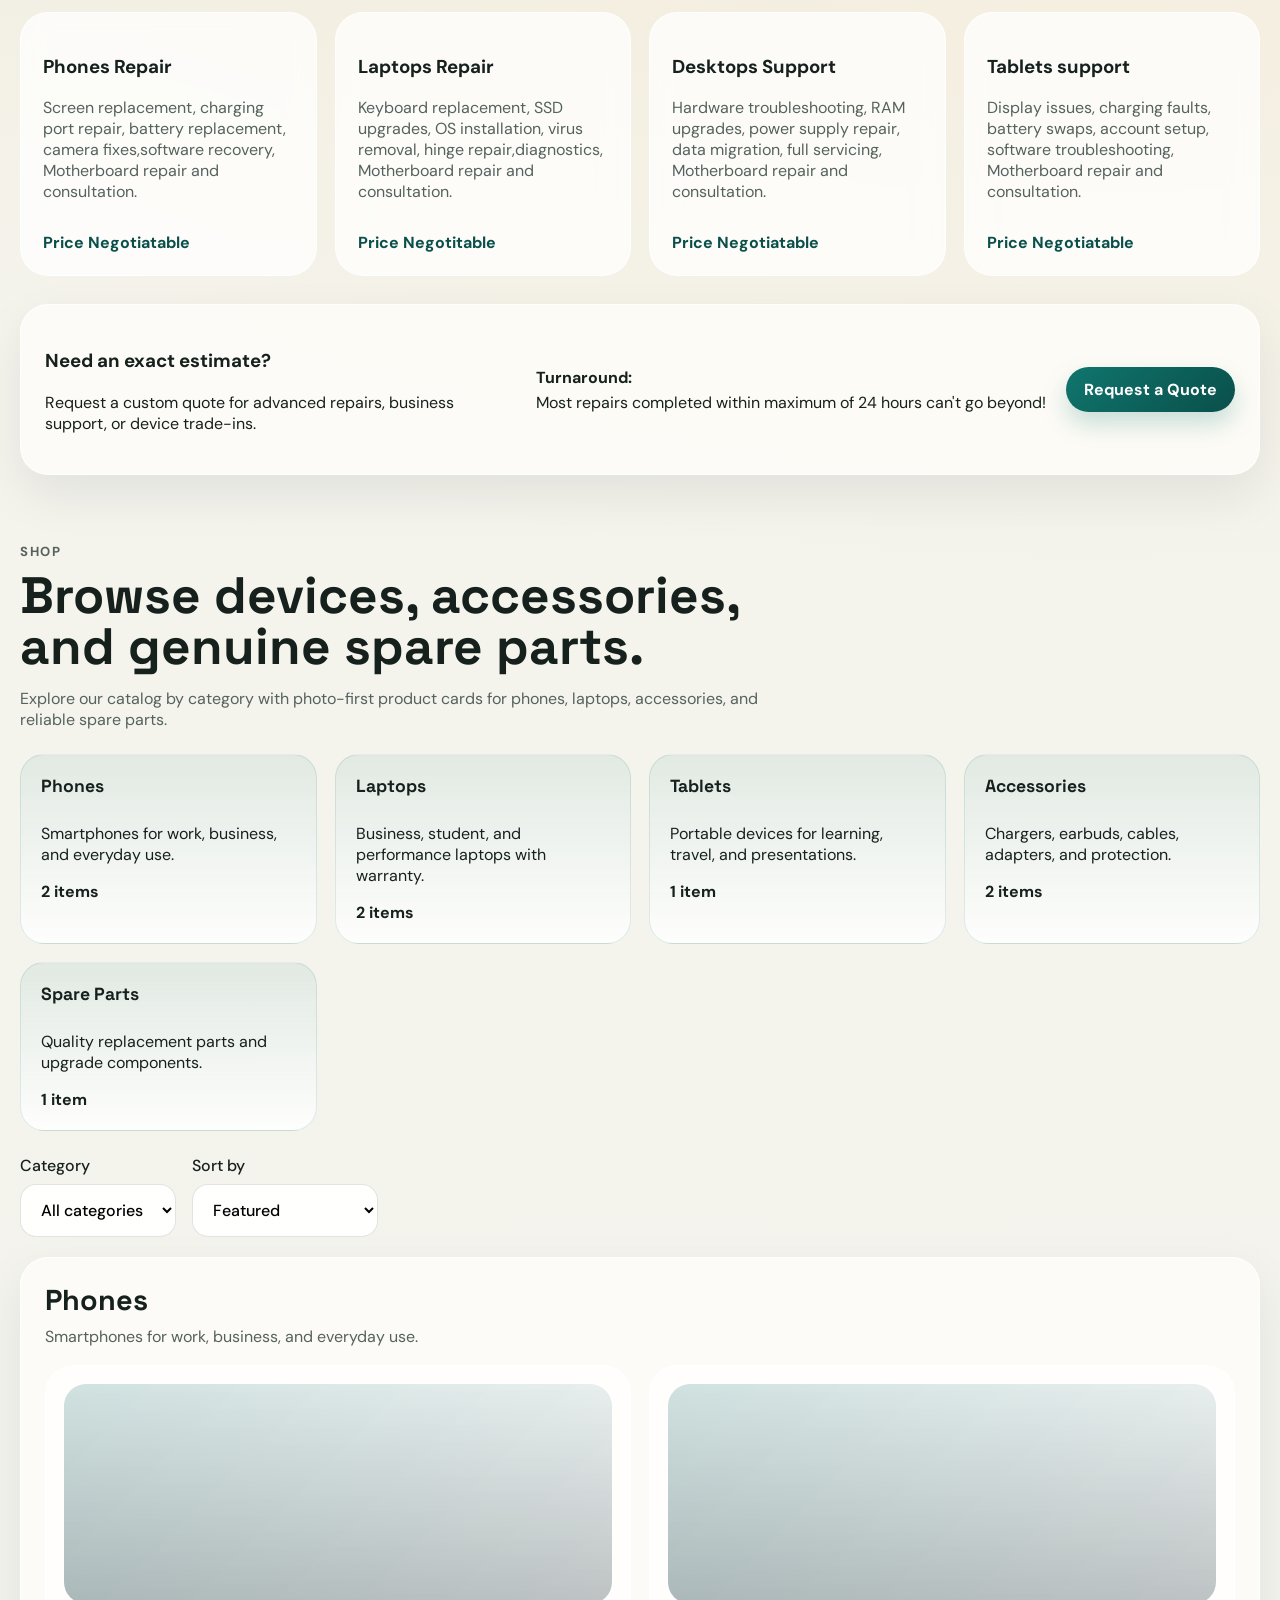
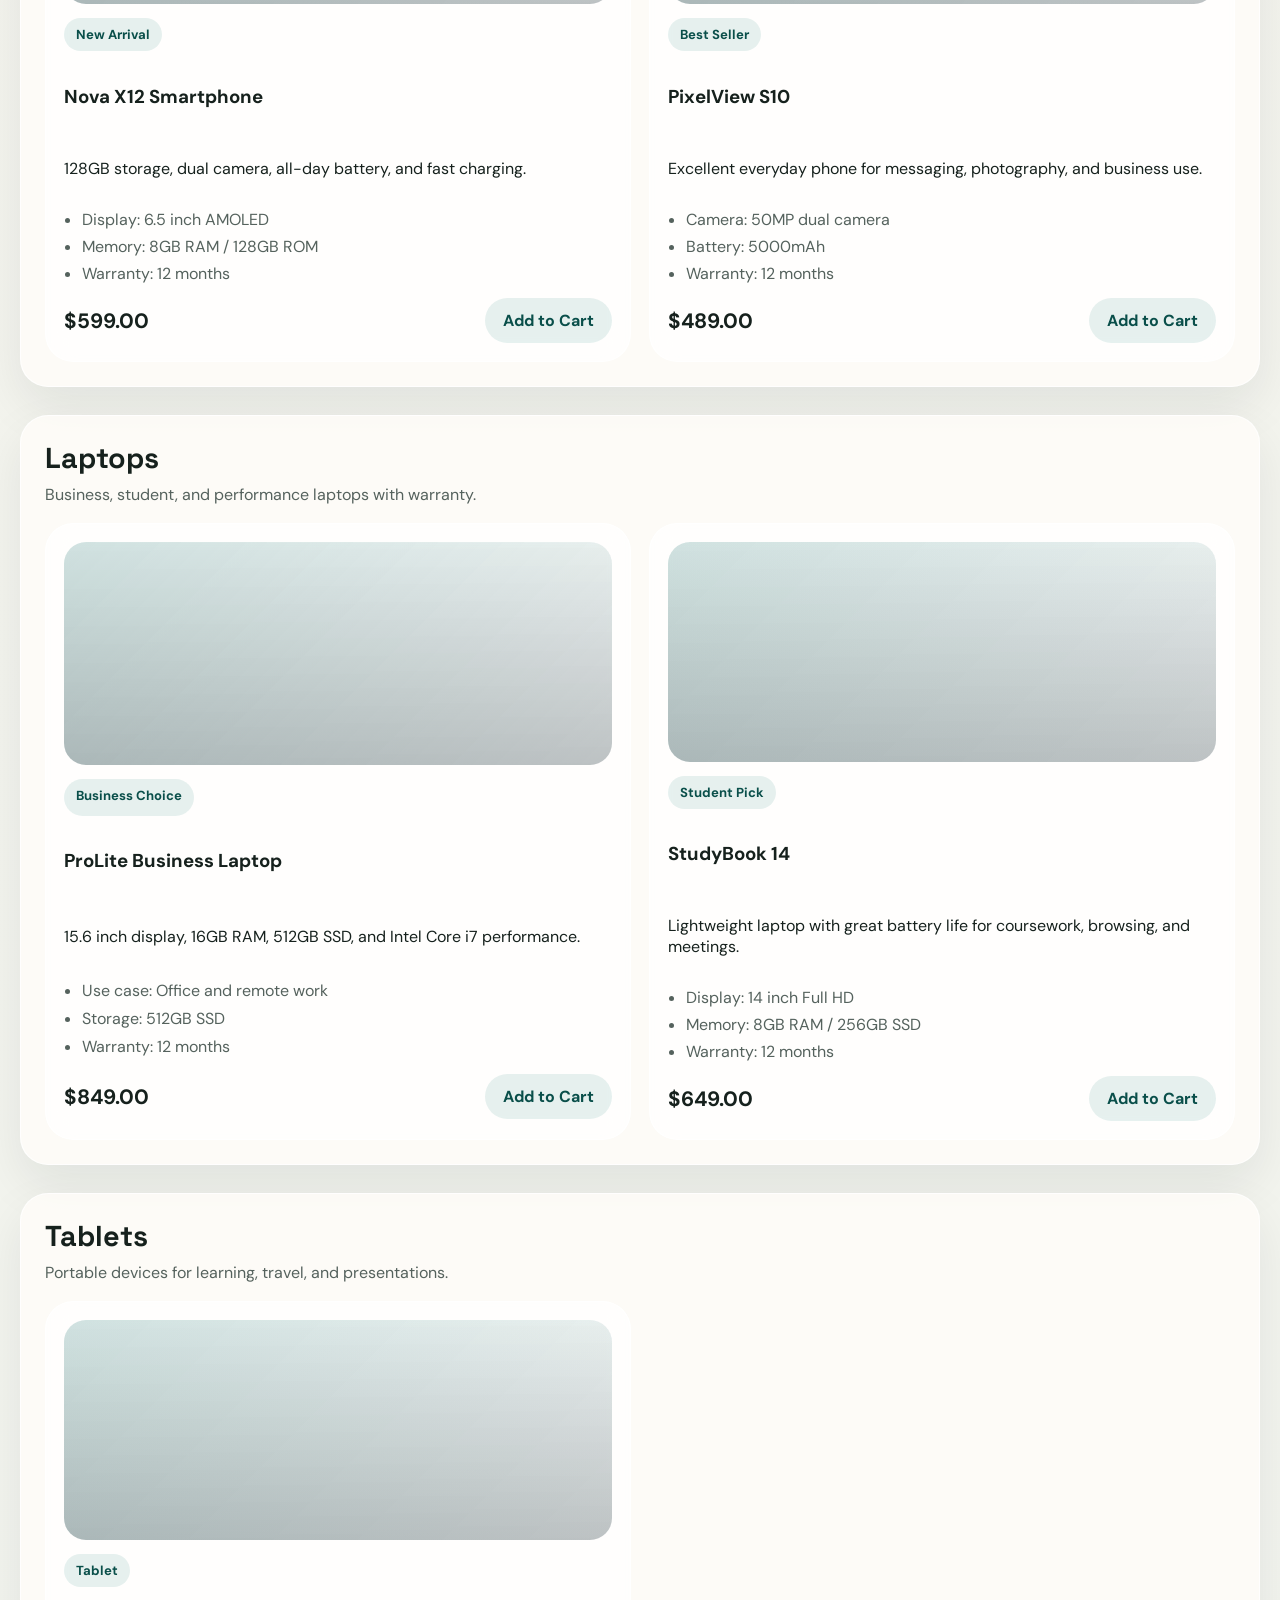
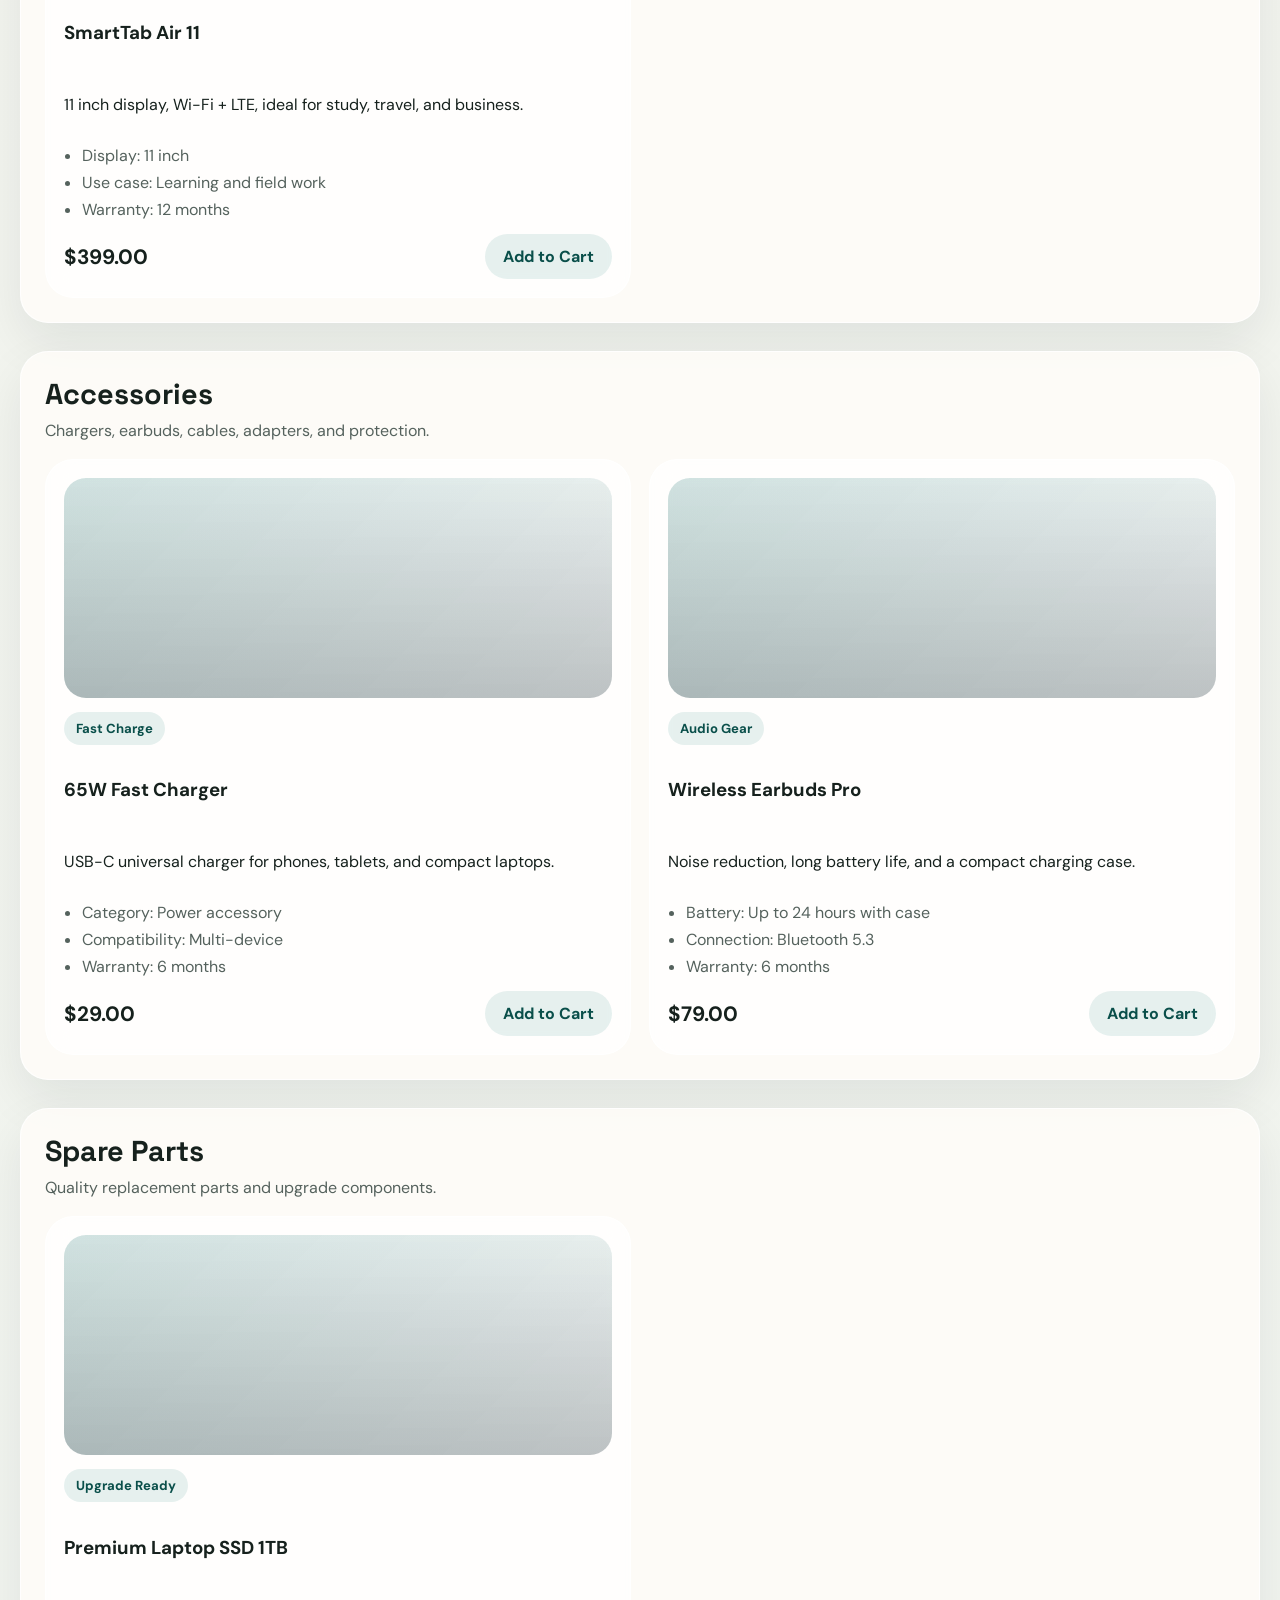
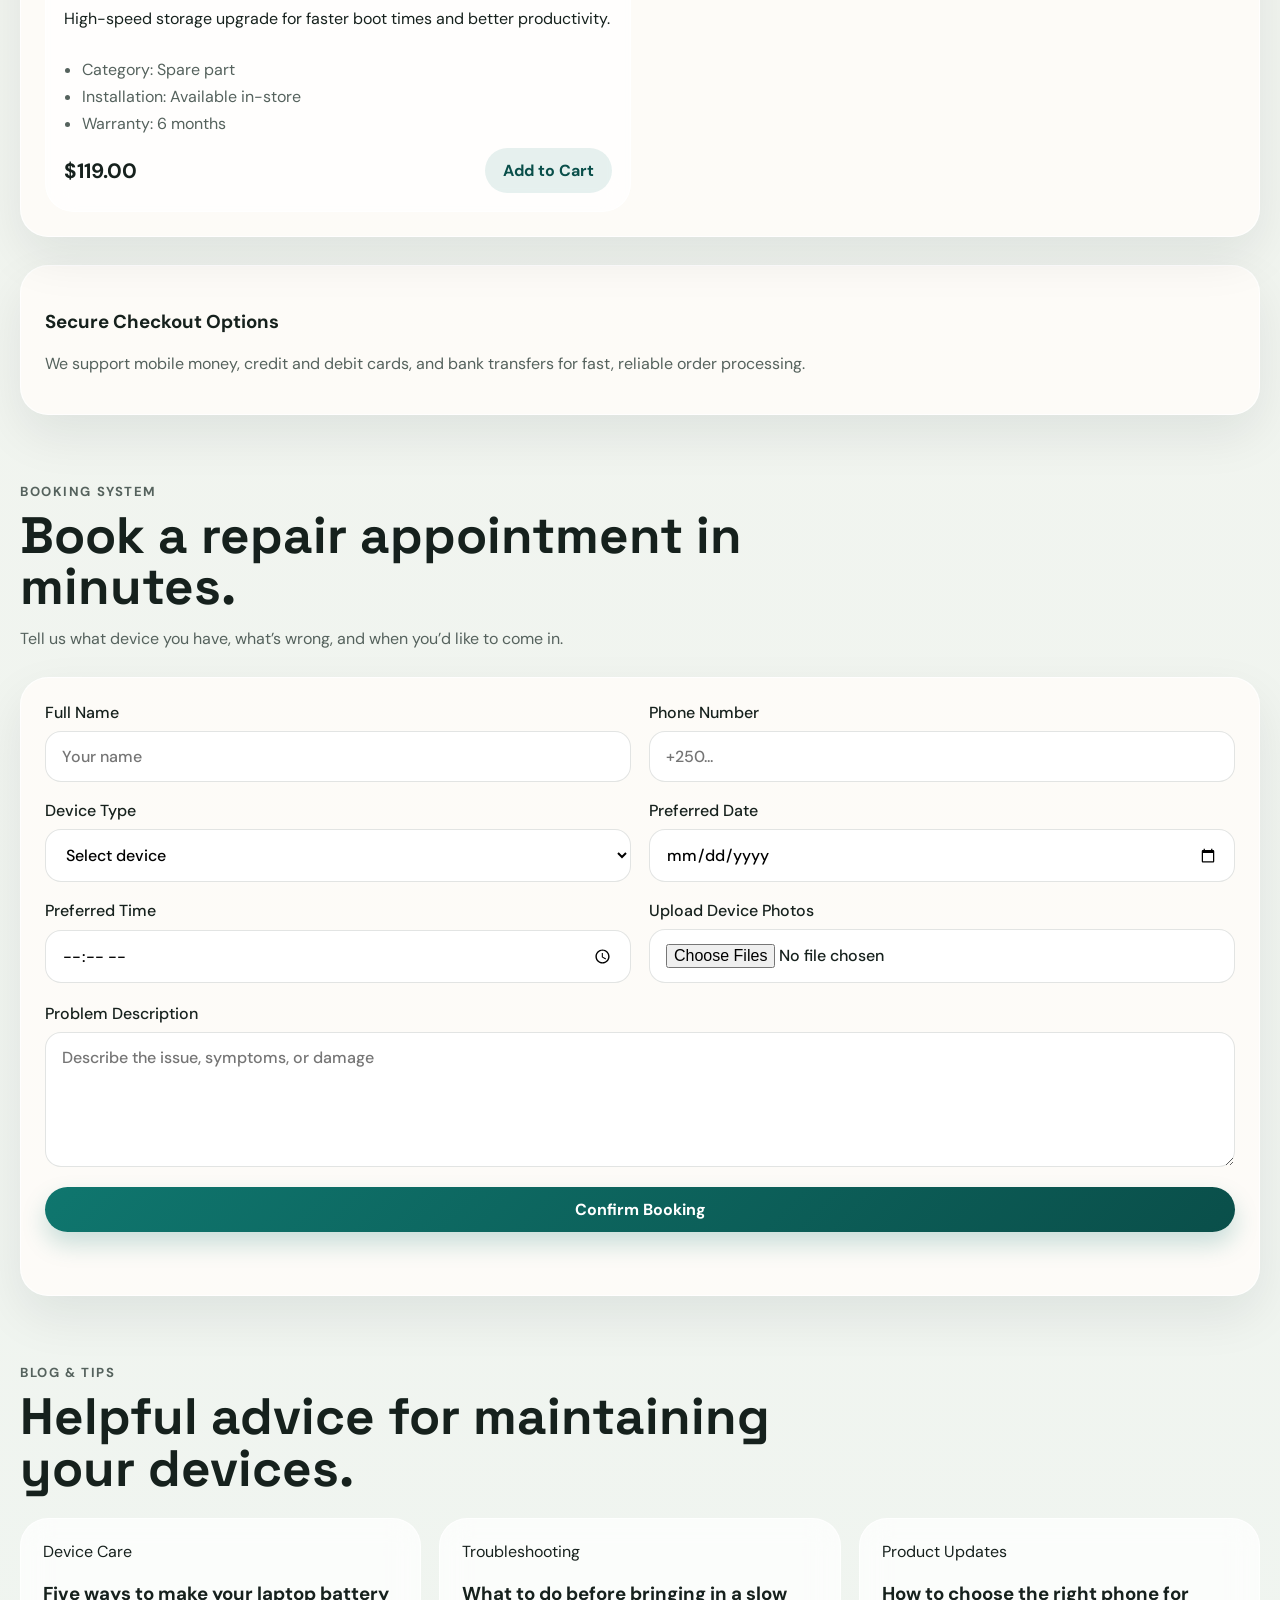
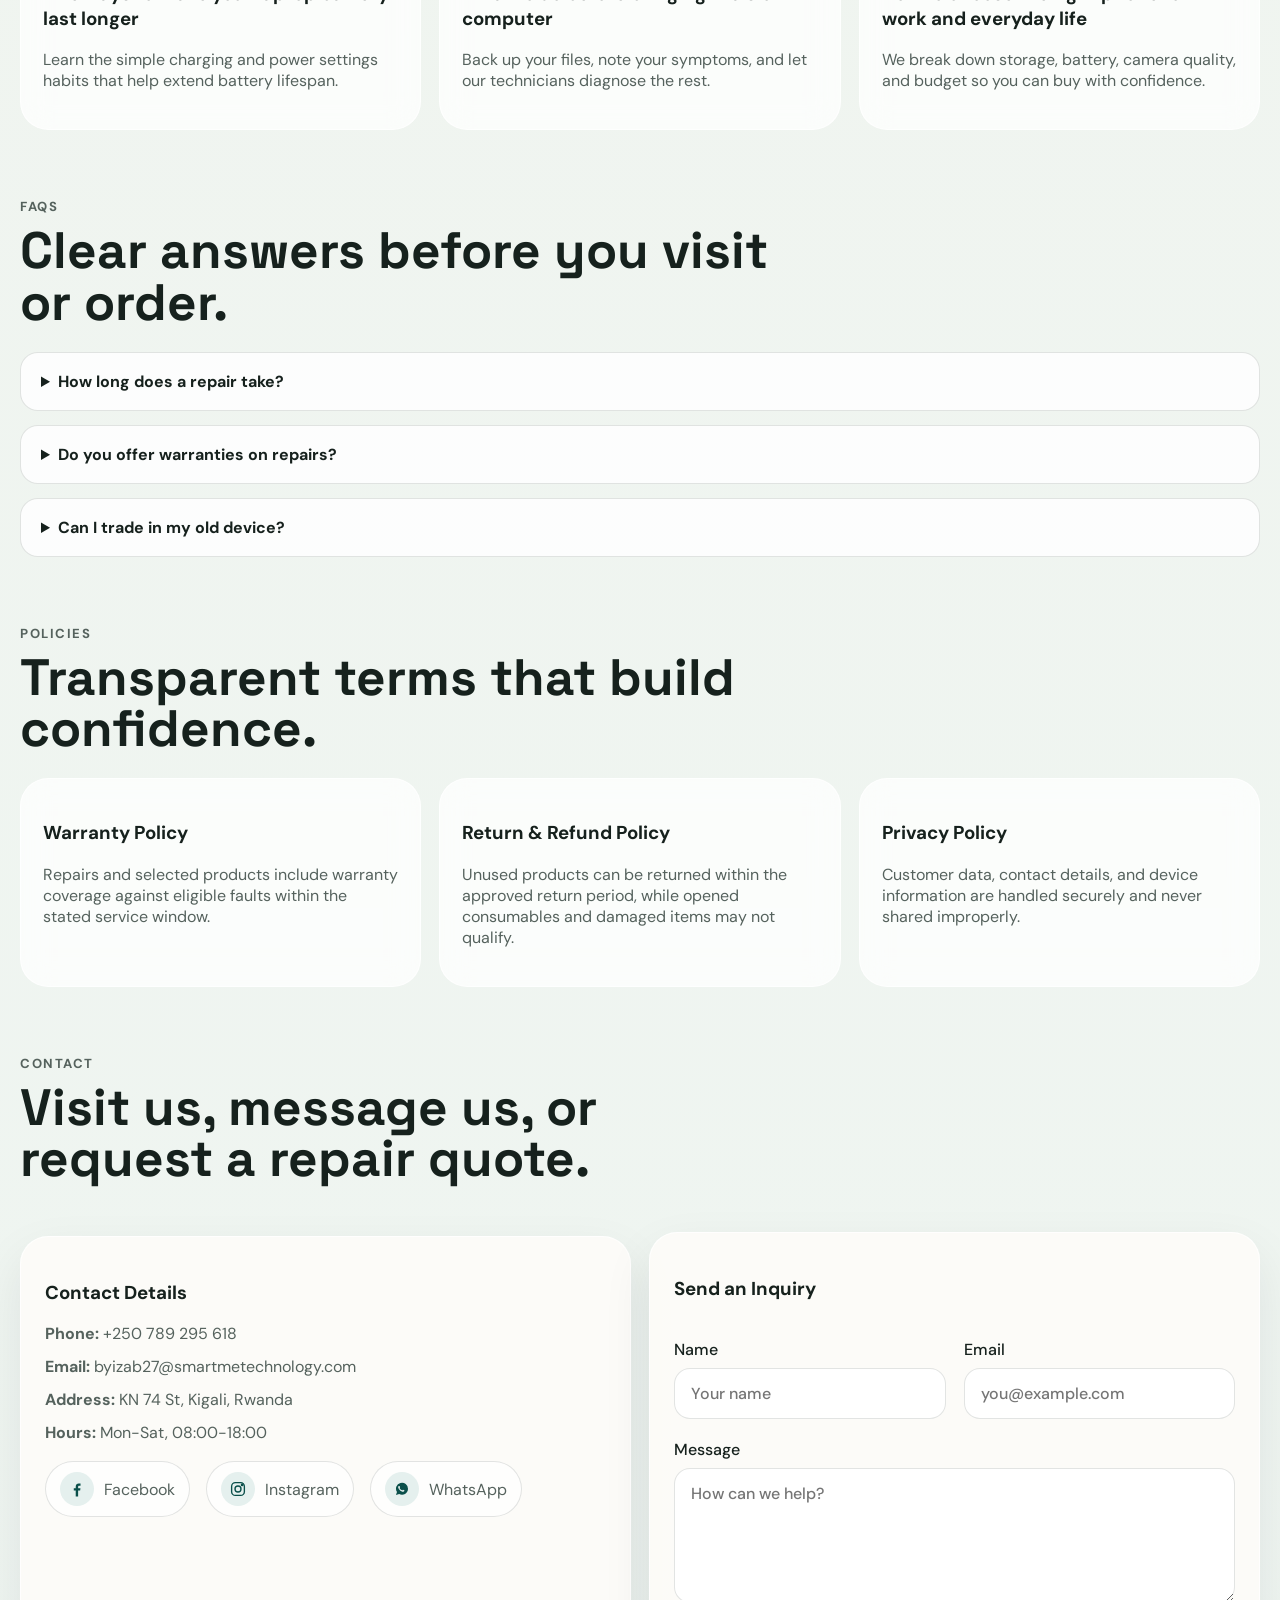
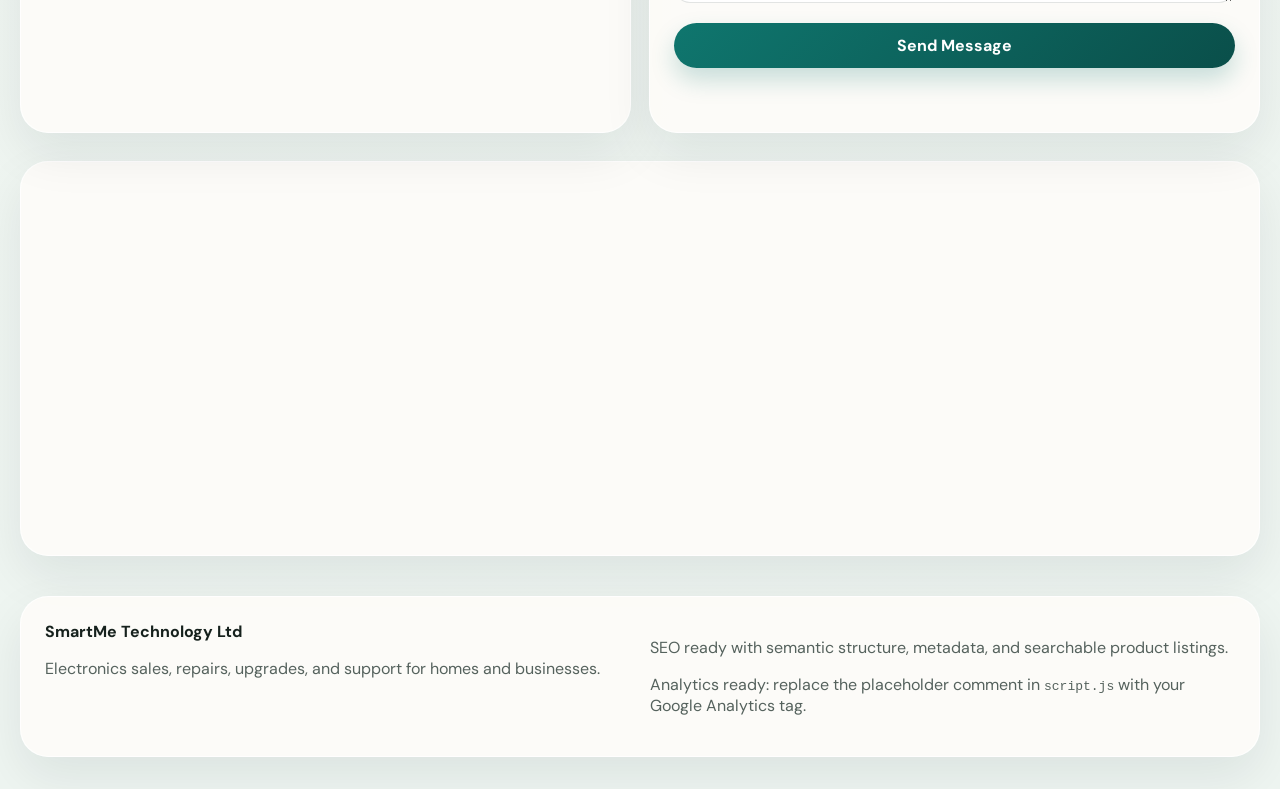
==== commit db83b26f: "Fix committed source file endings" ====
--- a/index.html
+++ b/index.html
@@ -542,10 +542,3 @@
   <script src="script.js"></script>
 </body>
 </html>
-
-
-
-
-
-
-\r\n
--- a/styles.css
+++ b/styles.css
@@ -259,6 +259,3 @@
   .hero-tags { gap: 8px; }
   .product-meta, .cart-header, .cart-footer { flex-direction: column; align-items: flex-start; }
 }
-
-
-\r\n
